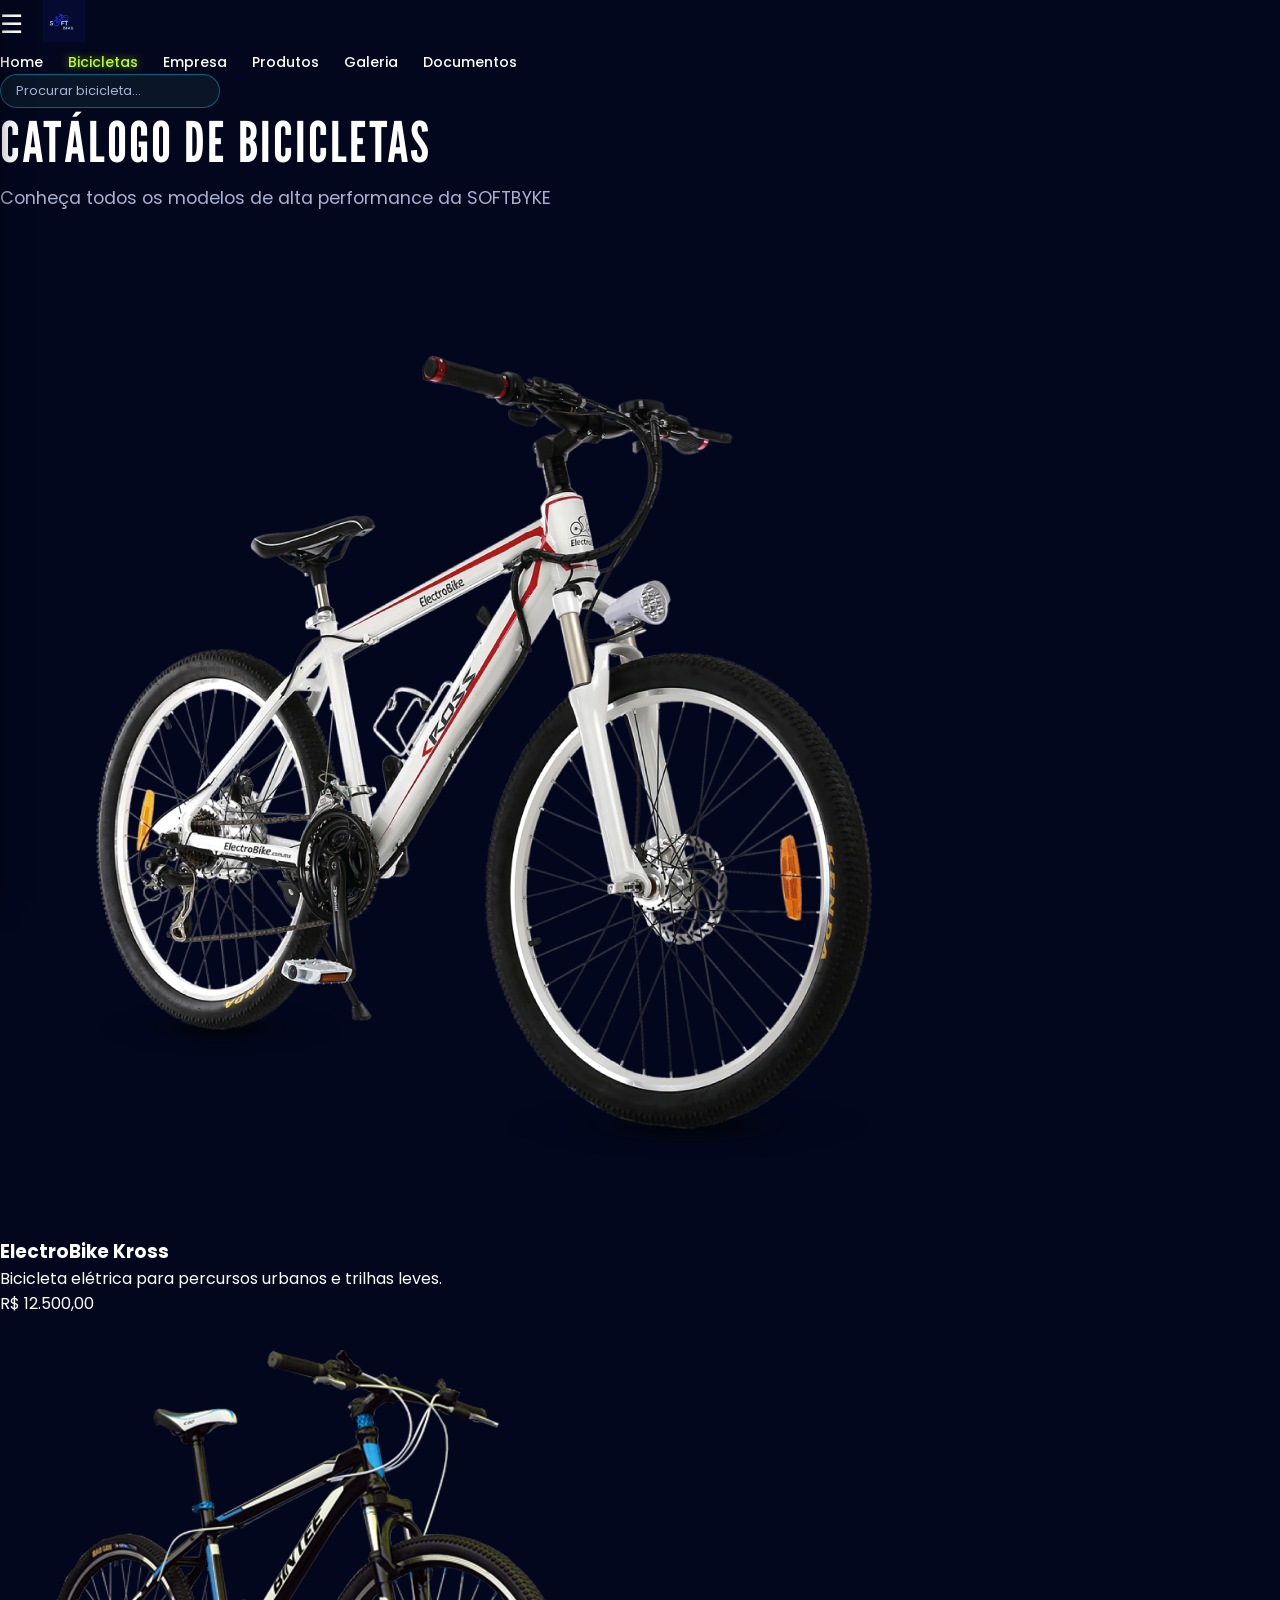
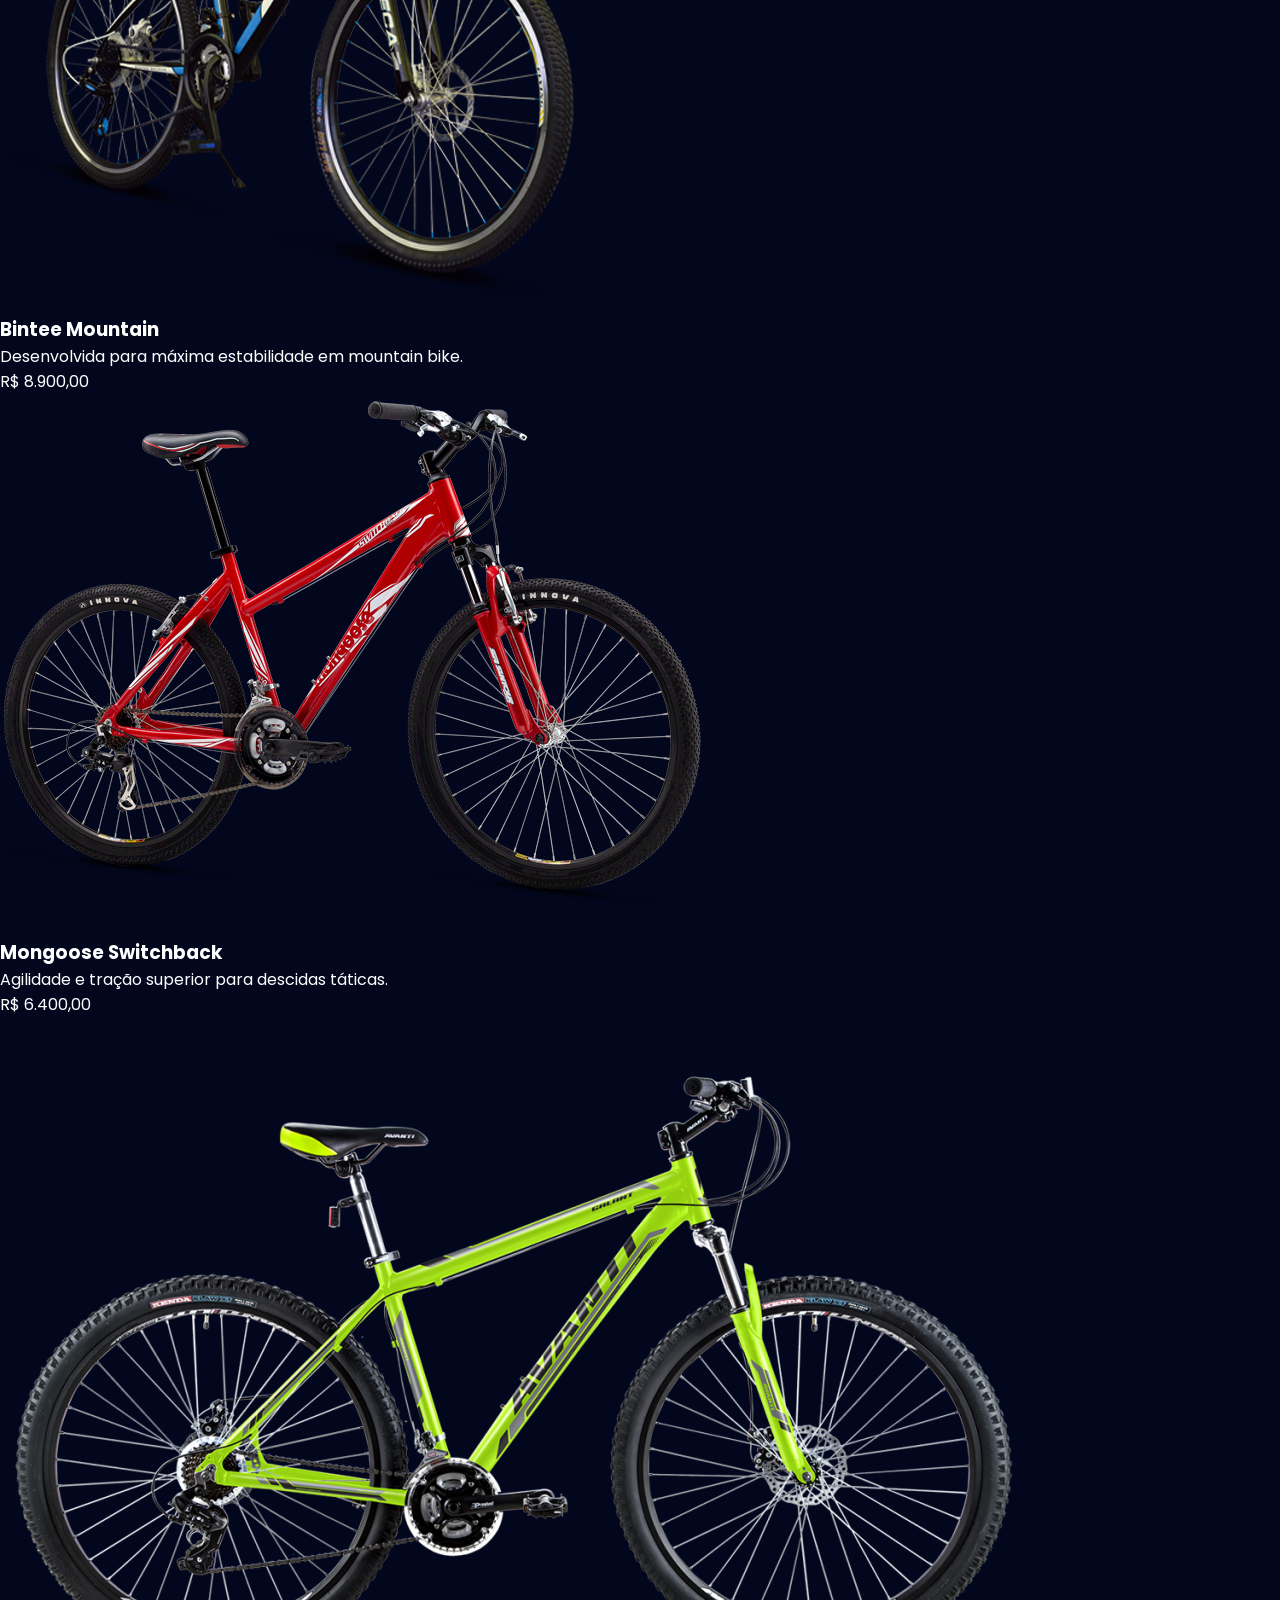
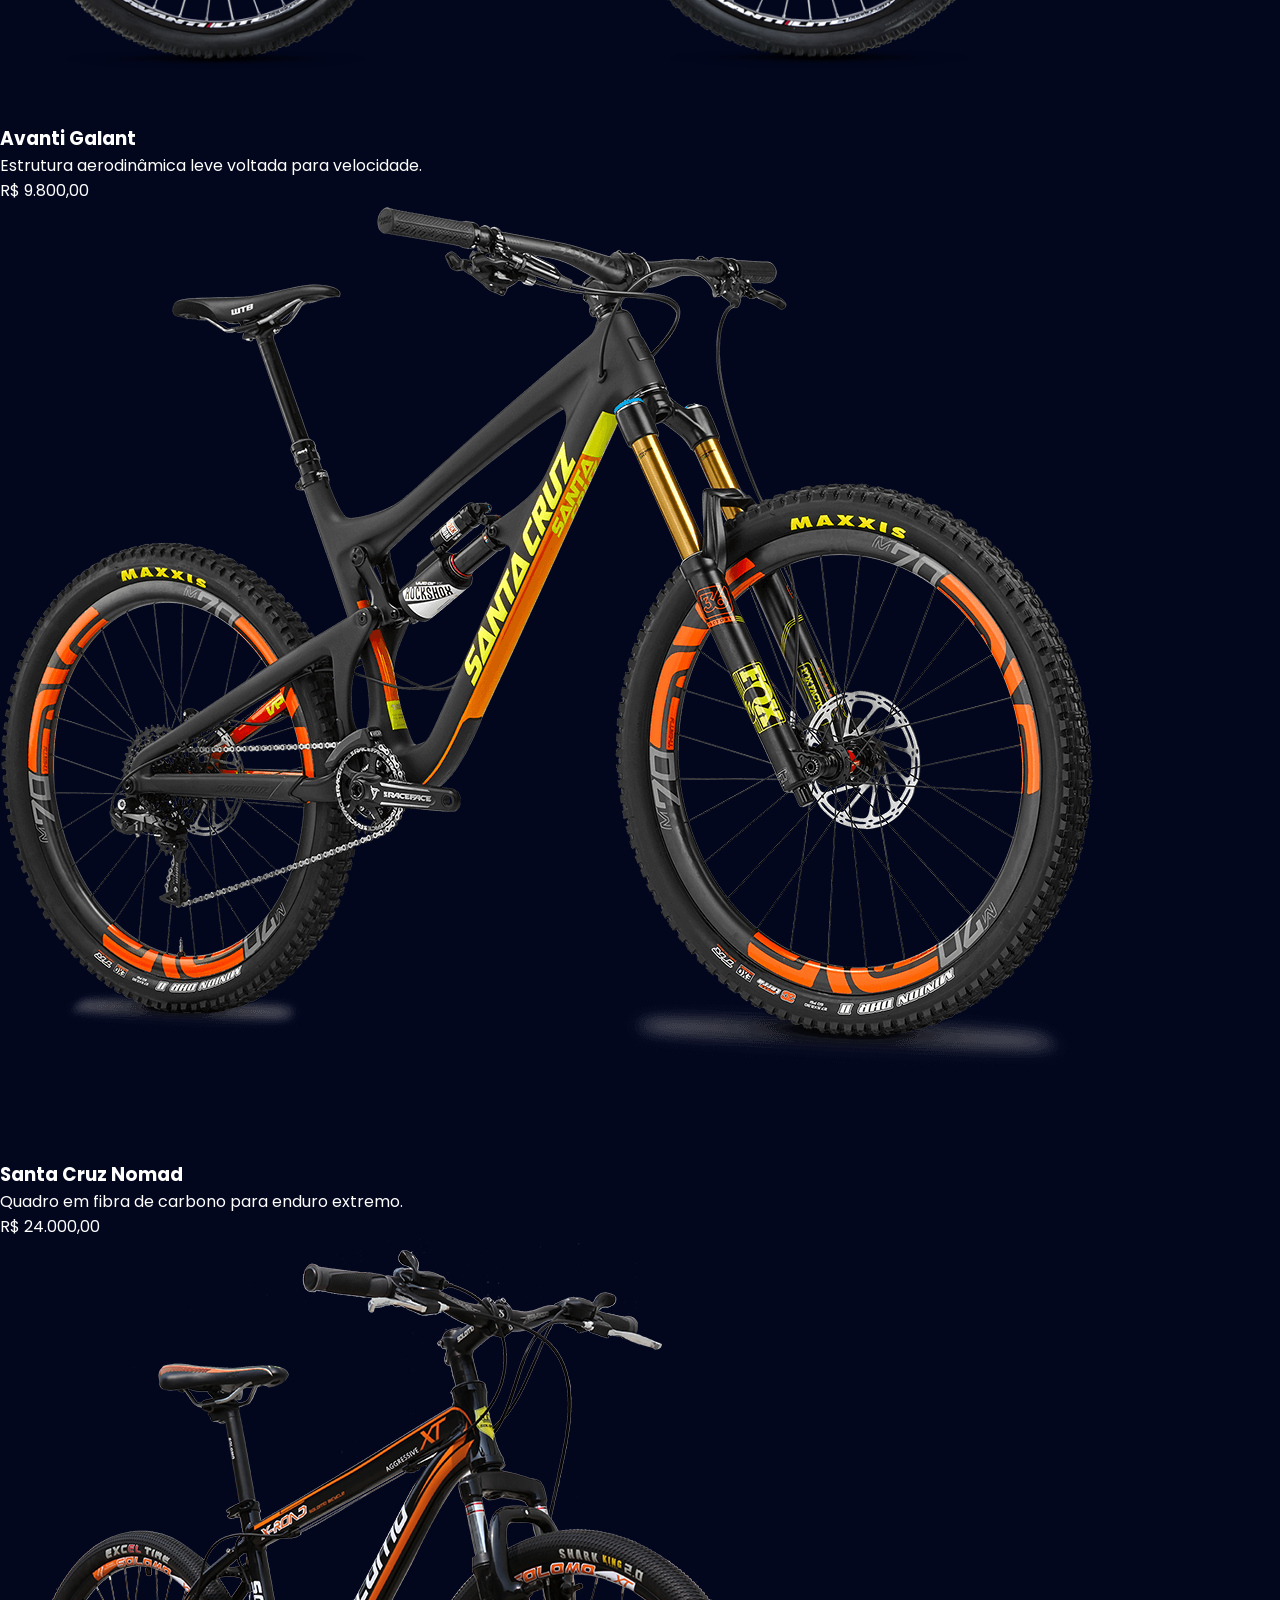
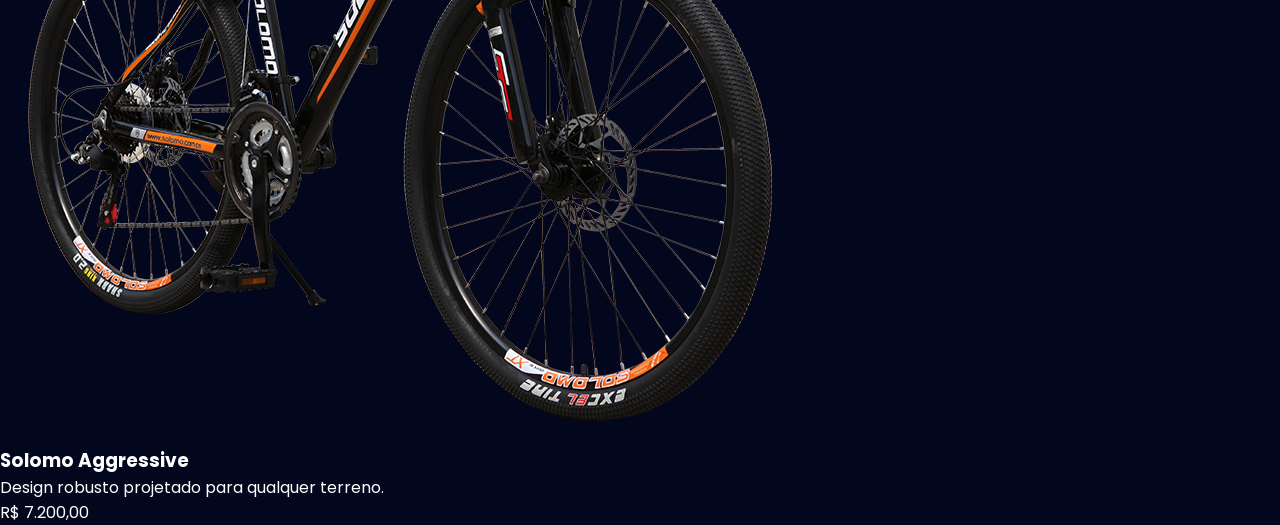
==== bicicletas.html @ 6b36fdff "Ajuste na navegacao, drawer lateral, imagens de parceiros e nova pagina de bicicletas salvar" ====
<!DOCTYPE html>
<html lang="pt-BR">
<head>
    <meta charset="UTF-8">
    <meta name="viewport" content="width=device-width, initial-scale=1.0">
    <link href="https://fonts.googleapis.com/css2?family=League+Gothic&family=Poppins:wght@300;400;600;700&display=swap" rel="stylesheet">
    <link rel="stylesheet" href="styles.css">
    <title>Bicicletas | SOFTBYKE</title>
</head>
<body>
    <header>
        <div class="header-left">
            <button class="menu-toggle" id="menuToggle">☰</button>
            <div class="logo"><img src="img/logo.png" alt="SOFTBYKE Logo"></div>
        </div>

        <nav class="main-nav">
            <ul>
                <li><a href="index.html">Home</a></li>
                <li><a href="bicicletas.html" class="active">Bicicletas</a></li>
                <li><a href="empresa.html">Empresa</a></li>
                <li><a href="produtos.html">Produtos</a></li>
                <li><a href="galeria.html">Galeria</a></li>
                <li><a href="documentos.html">Documentos</a></li>
            </ul>
        </nav>

        <div class="search-box">
            <input type="text" placeholder="Procurar bicicleta...">
        </div>
    </header>

    <!-- Menu Lateral das Opções -->
    <div class="side-drawer" id="sideDrawer">
        <button class="drawer-close" id="drawerClose">✕</button>
        <ul>
            <li><a href="index.html">INÍCIO</a></li>
            <li><a href="bicicletas.html">BICICLETAS</a></li>
            <li><a href="empresa.html">EMPRESA</a></li>
            <li><a href="produtos.html">PRODUTOS</a></li>
            <li><a href="galeria.html">GALERIA</a></li>
            <li><a href="documentos.html">DOCUMENTOS</a></li>
        </ul>
    </div>
    <div class="drawer-overlay" id="drawerOverlay"></div>

    <main class="page-container">
        <h1 class="page-title">CATÁLOGO DE BICICLETAS</h1>
        <p class="page-subtitle">Conheça todos os modelos de alta performance da SOFTBYKE</p>

        <div class="products-grid">
            <div class="product-card">
                <div class="card-img-wrapper"><img src="img/1.png" alt="ElectroBike Kross"></div>
                <div class="card-content">
                    <h3 class="product-title">ElectroBike Kross</h3>
                    <p class="product-desc">Bicicleta elétrica para percursos urbanos e trilhas leves.</p>
                    <span class="product-price">R$ 12.500,00</span>
                </div>
            </div>

            <div class="product-card">
                <div class="card-img-wrapper"><img src="img/2.png" alt="Bintee Mountain"></div>
                <div class="card-content">
                    <h3 class="product-title">Bintee Mountain</h3>
                    <p class="product-desc">Desenvolvida para máxima estabilidade em mountain bike.</p>
                    <span class="product-price">R$ 8.900,00</span>
                </div>
            </div>

            <div class="product-card">
                <div class="card-img-wrapper"><img src="img/3.png" alt="Mongoose Switchback"></div>
                <div class="card-content">
                    <h3 class="product-title">Mongoose Switchback</h3>
                    <p class="product-desc">Agilidade e tração superior para descidas táticas.</p>
                    <span class="product-price">R$ 6.400,00</span>
                </div>
            </div>

            <div class="product-card">
                <div class="card-img-wrapper"><img src="img/4.png" alt="Avanti Galant"></div>
                <div class="card-content">
                    <h3 class="product-title">Avanti Galant</h3>
                    <p class="product-desc">Estrutura aerodinâmica leve voltada para velocidade.</p>
                    <span class="product-price">R$ 9.800,00</span>
                </div>
            </div>

            <div class="product-card">
                <div class="card-img-wrapper"><img src="img/5.png" alt="Santa Cruz Nomad"></div>
                <div class="card-content">
                    <h3 class="product-title">Santa Cruz Nomad</h3>
                    <p class="product-desc">Quadro em fibra de carbono para enduro extremo.</p>
                    <span class="product-price">R$ 24.000,00</span>
                </div>
            </div>

            <div class="product-card">
                <div class="card-img-wrapper"><img src="img/6.png" alt="Solomo Aggressive"></div>
                <div class="card-content">
                    <h3 class="product-title">Solomo Aggressive</h3>
                    <p class="product-desc">Design robusto projetado para qualquer terreno.</p>
                    <span class="product-price">R$ 7.200,00</span>
                </div>
            </div>
        </div>
    </main>

    <script src="scripts.js"></script>
</body>
</html>
---- styles.css ----
/* ==========================================================================
   RESET E ESTILOS GERAIS
   ========================================================================== */
* {
    margin: 0;
    padding: 0;
    box-sizing: border-box;
    list-style: none;
    font-family: 'Poppins', sans-serif;
}

html, body {
    background-color: #03071e;
    color: #fff;
    min-height: 100vh;
    overflow-x: hidden;
<<<<<<< HEAD
    overflow-y: auto; /* Permite a rolagem nas páginas longas */
}

/* ==========================================================================
   HEADER / NAVEGAÇÃO
   ========================================================================== */
=======
}

/* Header Fixo e Visível */
>>>>>>> 2c9f7ac (Ajuste na navegacao, drawer lateral, imagens de parceiros e nova pagina de bicicletas)
header {
    position: fixed;
    top: 0;
    left: 0;
    width: 100%;
<<<<<<< HEAD
    padding: 20px 80px;
=======
    padding: 15px 50px;
>>>>>>> 2c9f7ac (Ajuste na navegacao, drawer lateral, imagens de parceiros e nova pagina de bicicletas)
    display: flex;
    justify-content: space-between;
    align-items: center;
    z-index: 100;
<<<<<<< HEAD
    background-color: rgba(3, 7, 30, 0.95);
    backdrop-filter: blur(10px);
    border-bottom: 1px solid rgba(255, 255, 255, 0.05);
=======
    background: rgba(3, 7, 30, 0.95);
    backdrop-filter: blur(10px);
    border-bottom: 1px solid rgba(0, 212, 255, 0.2);
}

.header-left {
    display: flex;
    align-items: center;
    gap: 20px;
}

/* Botão Três Traços (Hambúrguer) */
.menu-toggle {
    background: transparent;
    border: none;
    color: #fff;
    font-size: 26px;
    cursor: pointer;
    display: flex;
    align-items: center;
    justify-content: center;
    transition: color 0.3s;
}

.menu-toggle:hover {
    color: #00d4ff;
>>>>>>> 2c9f7ac (Ajuste na navegacao, drawer lateral, imagens de parceiros e nova pagina de bicicletas)
}

header .logo img {
    height: 42px;
    width: auto;
    object-fit: contain;
}

/* Menu Principal Superior */
nav.main-nav ul {
    display: flex;
    gap: 25px;
}

nav.main-nav ul li a {
    color: #fff;
    text-decoration: none;
    font-size: 14px;
    font-weight: 500;
    transition: 0.3s;
}

nav.main-nav ul li a:hover,
nav.main-nav ul li a.active {
    color: #beff11;
    text-shadow: 0 0 8px rgba(190, 255, 17, 0.6);
}

/* Barra de Pesquisa */
.search-box {
    display: flex;
    align-items: center;
    background: rgba(13, 27, 42, 0.8);
    border: 1px solid rgba(0, 212, 255, 0.4);
    border-radius: 20px;
    padding: 6px 15px;
    width: 220px;
    transition: all 0.3s ease;
}

.search-box input {
    background: transparent;
    border: none;
    outline: none;
    color: #fff;
    font-size: 13px;
    width: 100%;
}

.search-box input::placeholder {
    color: #a8b2d1;
}

.search-box:focus-within {
    border-color: #00d4ff;
    box-shadow: 0 0 12px rgba(0, 212, 255, 0.4);
}

/* Side Drawer (Menu Retrátil dos Três Traços) */
.side-drawer {
    position: fixed;
    top: 0;
    left: -300px;
    width: 280px;
    height: 100vh;
    background: #07111e;
    border-right: 1px solid rgba(0, 212, 255, 0.3);
    z-index: 200;
    padding: 30px 25px;
    display: flex;
    flex-direction: column;
    transition: left 0.4s ease;
    box-shadow: 10px 0 30px rgba(0, 0, 0, 0.8);
}

.side-drawer.open {
    left: 0;
}

.drawer-close {
    align-self: flex-end;
    background: transparent;
    border: none;
    color: #fff;
    font-size: 28px;
    cursor: pointer;
    margin-bottom: 30px;
}

.drawer-close:hover {
    color: #beff11;
}

<<<<<<< HEAD
/* Container para páginas internas (Empresa, Galeria, Documentos) */
.page-container {
    padding-top: 130px; /* Dá espaço para o Header fixo não cobrir o título */
    padding-bottom: 60px;
    max-width: 1200px;
    margin: 0 auto;
    padding-left: 20px;
    padding-right: 20px;
}

.page-title {
    font-family: 'League Gothic', sans-serif;
    font-size: 3.5rem;
    letter-spacing: 2px;
    text-transform: uppercase;
    color: #ffffff;
    margin-bottom: 10px;
}

.page-subtitle {
    color: #a8b2d1;
    font-size: 1.1rem;
    margin-bottom: 40px;
}

/* ==========================================================================
   PÁGINA HOME (SLIDER)
   ========================================================================== */
=======
.side-drawer ul {
    display: flex;
    flex-direction: column;
    gap: 22px;
}

.side-drawer ul li a {
    color: #fff;
    text-decoration: none;
    font-size: 18px;
    font-weight: 600;
    text-transform: uppercase;
    letter-spacing: 1px;
    transition: 0.3s;
}

.side-drawer ul li a:hover {
    color: #00d4ff;
    padding-left: 8px;
}

.drawer-overlay {
    position: fixed;
    inset: 0;
    background: rgba(0, 0, 0, 0.6);
    backdrop-filter: blur(3px);
    z-index: 150;
    display: none;
}

.drawer-overlay.active {
    display: block;
}

/* Home / Slider */
>>>>>>> 2c9f7ac (Ajuste na navegacao, drawer lateral, imagens de parceiros e nova pagina de bicicletas)
.slider {
    height: 100vh;
    width: 100vw;
    background: radial-gradient(circle at 50% 50%, #0d1b2a 0%, #03071e 100%);
    position: relative;
    overflow: hidden;
}

.slider .list {
    width: 100%;
    height: 100%;
    position: relative;
}

.slider .list .item {
    position: absolute;
    inset: 0;
    opacity: 0;
    pointer-events: none;
    transition: opacity 0.8s ease-in-out;
}

.slider .list .item.active {
    opacity: 1;
    pointer-events: auto;
}

.slider .list .item .bike-img {
    position: absolute;
    top: 50%;
    left: 12%;
    transform: translateY(-50%);
    width: 55%;
    z-index: 2;
    display: flex;
    justify-content: center;
    align-items: center;
}

.slider .list .item .bike-img img {
    width: 100%;
    max-height: 60vh;
    object-fit: contain;
    filter: drop-shadow(0 25px 35px rgba(0, 212, 255, 0.55)) drop-shadow(0 5px 15px rgba(0, 0, 0, 0.8));
    transition: transform 0.8s ease-in-out, filter 0.8s ease-in-out;
}

.slider .list .item.active .bike-img img {
    transform: rotate(-12deg) scale(1.03);
    filter: drop-shadow(0 35px 45px rgba(0, 212, 255, 0.75)) drop-shadow(0 5px 15px rgba(0, 0, 0, 0.9));
}

.slider .list .item .content {
    position: absolute;
    right: 8%;
    top: 50%;
    transform: translateY(-50%);
    width: 45%;
    display: flex;
    flex-direction: column;
    align-items: flex-end;
    text-align: right;
    gap: 15px;
    z-index: 2;
}

.slider .list .item .content .bike-information {
    font-size: 16px;
    font-weight: 600;
    color: #beff11;
}

.slider .list .item .content h2 {
    font-family: 'League Gothic', sans-serif;
    font-size: 5.5rem;
    line-height: 0.9em;
    text-transform: uppercase;
    color: #ffffff;
    letter-spacing: 1px;
}

.slider .list .item .content .description {
    color: #c0c0c0;
    font-size: 13px;
    line-height: 1.6;
    max-width: 420px;
}

.slider .list .item .content .information {
    margin-top: 10px;
    background-color: #beff11;
    color: #000;
    border: none;
    padding: 12px 32px;
    border-radius: 25px;
    font-weight: 700;
    font-size: 12px;
    letter-spacing: 1px;
    text-transform: uppercase;
    cursor: pointer;
    transition: 0.3s;
    box-shadow: 0 4px 15px rgba(190, 255, 17, 0.25);
}

.slider .list .item .content .information:hover {
    transform: scale(1.05);
    background-color: #a6e300;
}

.arrows {
    position: absolute;
    top: 50%;
    left: 4%;
    right: 4%;
    transform: translateY(-50%);
    display: flex;
    justify-content: space-between;
    align-items: center;
    z-index: 4;
    pointer-events: none;
}

.arrows button {
    pointer-events: auto;
    width: 50px;
    height: 50px;
    border-radius: 50%;
    background-color: #ffffff;
    border: none;
    cursor: pointer;
    display: flex;
    justify-content: center;
    align-items: center;
    transition: 0.3s;
}

<<<<<<< HEAD
=======
.arrows button img {
    width: 20px;
    height: 20px;
}

>>>>>>> 2c9f7ac (Ajuste na navegacao, drawer lateral, imagens de parceiros e nova pagina de bicicletas)
.arrows button#prev img {
    transform: scaleX(-1);
}

.arrows button:hover {
    background-color: #beff11;
    transform: scale(1.1);
}

.indicators {
    position: absolute;
    bottom: 35px;
    left: 80px;
    z-index: 4;
    display: flex;
    flex-direction: column;
    gap: 10px;
}

.indicators .number {
    font-family: 'League Gothic', sans-serif;
    font-size: 4.5rem;
    line-height: 1em;
    color: #ffffff;
}

.indicators ul {
    display: flex;
    gap: 10px;
}

.indicators ul li {
    width: 45px;
    height: 4px;
    background-color: rgba(255, 255, 255, 0.2);
    border-radius: 2px;
    transition: 0.5s;
    cursor: pointer;
}

.indicators ul li.active {
    background-color: #beff11;
}

<<<<<<< HEAD
/* ==========================================================================
   PÁGINA EMPRESA (EQUIPE)
   ========================================================================== */
.team-grid {
    display: grid;
    grid-template-columns: repeat(auto-fit, minmax(300px, 1fr));
    gap: 30px;
}

.team-card {
    background: rgba(13, 27, 42, 0.75);
    border: 1px solid rgba(0, 212, 255, 0.25);
    border-radius: 12px;
    padding: 30px;
    text-align: center;
    backdrop-filter: blur(5px);
    transition: transform 0.3s ease;
}

.team-card:hover {
    transform: translateY(-5px);
}

.member-img img {
    width: 130px;
    height: 130px;
    border-radius: 50%;
    object-fit: cover;
    border: 3px solid #beff11;
    margin-bottom: 20px;
}

.team-card h3 {
    font-size: 1.2rem;
    color: #fff;
    margin-bottom: 5px;
}

.team-card .role {
    display: block;
    color: #beff11;
    font-weight: 600;
    font-size: 0.9rem;
    margin-bottom: 15px;
}

.team-card .bio {
    color: #a8b2d1;
    font-size: 0.88rem;
    line-height: 1.6;
}

/* ==========================================================================
   PÁGINA GALERIA / PRODUTOS
   ========================================================================== */
.gallery-header {
    text-align: center;
    margin-bottom: 40px;
}

.gallery-grid {
    display: grid;
    grid-template-columns: repeat(auto-fill, minmax(300px, 1fr));
=======
/* Estrutura das Páginas Internas */
.page-container {
    padding-top: 120px;
    padding-bottom: 60px;
    max-width: 1200px;
    margin: 0 auto;
    padding-left: 20px;
    padding-right: 20px;
}

.page-title {
    font-family: 'League Gothic', sans-serif;
    font-size: 3.5rem;
    color: #ffffff;
    text-transform: uppercase;
    letter-spacing: 2px;
}

.page-subtitle {
    color: #a8b2d1;
    font-size: 1rem;
    margin-bottom: 35px;
}

/* Grid Geral de Cards */
.products-grid {
    display: grid;
    grid-template-columns: repeat(auto-fill, minmax(260px, 1fr));
>>>>>>> 2c9f7ac (Ajuste na navegacao, drawer lateral, imagens de parceiros e nova pagina de bicicletas)
    gap: 25px;
}

.product-card {
    background: rgba(13, 27, 42, 0.75);
    border: 1px solid rgba(0, 212, 255, 0.25);
    border-radius: 12px;
    overflow: hidden;
    display: flex;
    flex-direction: column;
    backdrop-filter: blur(5px);
    transition: 0.3s;
}

.product-card:hover {
    transform: translateY(-5px);
    border-color: rgba(0, 212, 255, 0.7);
    box-shadow: 0 8px 20px rgba(0, 212, 255, 0.2);
}

.card-img-wrapper {
    background: rgba(255, 255, 255, 0.03);
    height: 200px;
    display: flex;
    align-items: center;
    justify-content: center;
    padding: 15px;
    border-bottom: 1px solid rgba(255, 255, 255, 0.05);
}

.card-img-wrapper img {
    max-width: 100%;
    max-height: 100%;
    object-fit: contain;
}

.card-content {
    padding: 18px;
    display: flex;
    flex-direction: column;
    flex-grow: 1;
}

.product-title {
    font-size: 1.1rem;
    font-weight: 600;
    color: #ffffff;
    margin-bottom: 6px;
}

.product-desc {
    font-size: 0.85rem;
    color: #a8b2d1;
    margin-bottom: 15px;
    flex-grow: 1;
}

.product-price {
    font-size: 1.2rem;
    font-weight: 700;
    color: #beff11;
}

/* Categoria de Produtos */
.category-section {
    margin-bottom: 50px;
}

.category-title {
    font-family: 'League Gothic', sans-serif;
    font-size: 2.2rem;
    color: #00d4ff;
    border-bottom: 1px solid rgba(0, 212, 255, 0.3);
    padding-bottom: 6px;
    margin-bottom: 20px;
    text-transform: uppercase;
}

/* Galeria em Branco */
.empty-gallery-box {
    border: 2px dashed rgba(0, 212, 255, 0.3);
    border-radius: 15px;
    padding: 80px 20px;
    text-align: center;
    color: #a8b2d1;
    background: rgba(13, 27, 42, 0.3);
}

/* Empresa / Equipe */
.team-grid {
    display: grid;
    grid-template-columns: repeat(auto-fit, minmax(280px, 1fr));
    gap: 30px;
}

.team-card {
    background: rgba(13, 27, 42, 0.75);
    border: 1px solid rgba(0, 212, 255, 0.25);
    border-radius: 12px;
    padding: 25px;
    text-align: center;
    backdrop-filter: blur(5px);
    transition: transform 0.3s ease;
}

.team-card:hover {
    transform: translateY(-5px);
    border-color: rgba(0, 212, 255, 0.6);
}

.member-circle {
    width: 130px;
    height: 130px;
    margin: 0 auto 15px;
    border-radius: 50%;
    overflow: hidden;
    border: 3px solid #beff11;
    box-shadow: 0 0 15px rgba(190, 255, 17, 0.4);
}

.member-circle img {
    width: 100%;
    height: 100%;
    object-fit: cover;
}

.team-card h3 {
    color: #ffffff;
    font-size: 1.2rem;
}

.team-card .role {
    color: #beff11;
    font-size: 0.85rem;
    font-weight: 600;
    display: block;
    margin-bottom: 10px;
}

.team-card .bio {
    color: #a8b2d1;
    font-size: 0.88rem;
    line-height: 1.5;
}

/* Documentos */
.sponsors-grid-docs {
    display: grid;
    grid-template-columns: repeat(auto-fit, minmax(200px, 1fr));
    gap: 20px;
}

.sponsor-doc-card {
    background: rgba(13, 27, 42, 0.75);
    border: 1px solid rgba(0, 212, 255, 0.25);
    border-radius: 12px;
    padding: 25px;
    display: flex;
    flex-direction: column;
    align-items: center;
    justify-content: center;
    text-align: center;
}

.sponsor-doc-card img {
    max-width: 130px;
    max-height: 60px;
    object-fit: contain;
    margin-bottom: 12px;
}
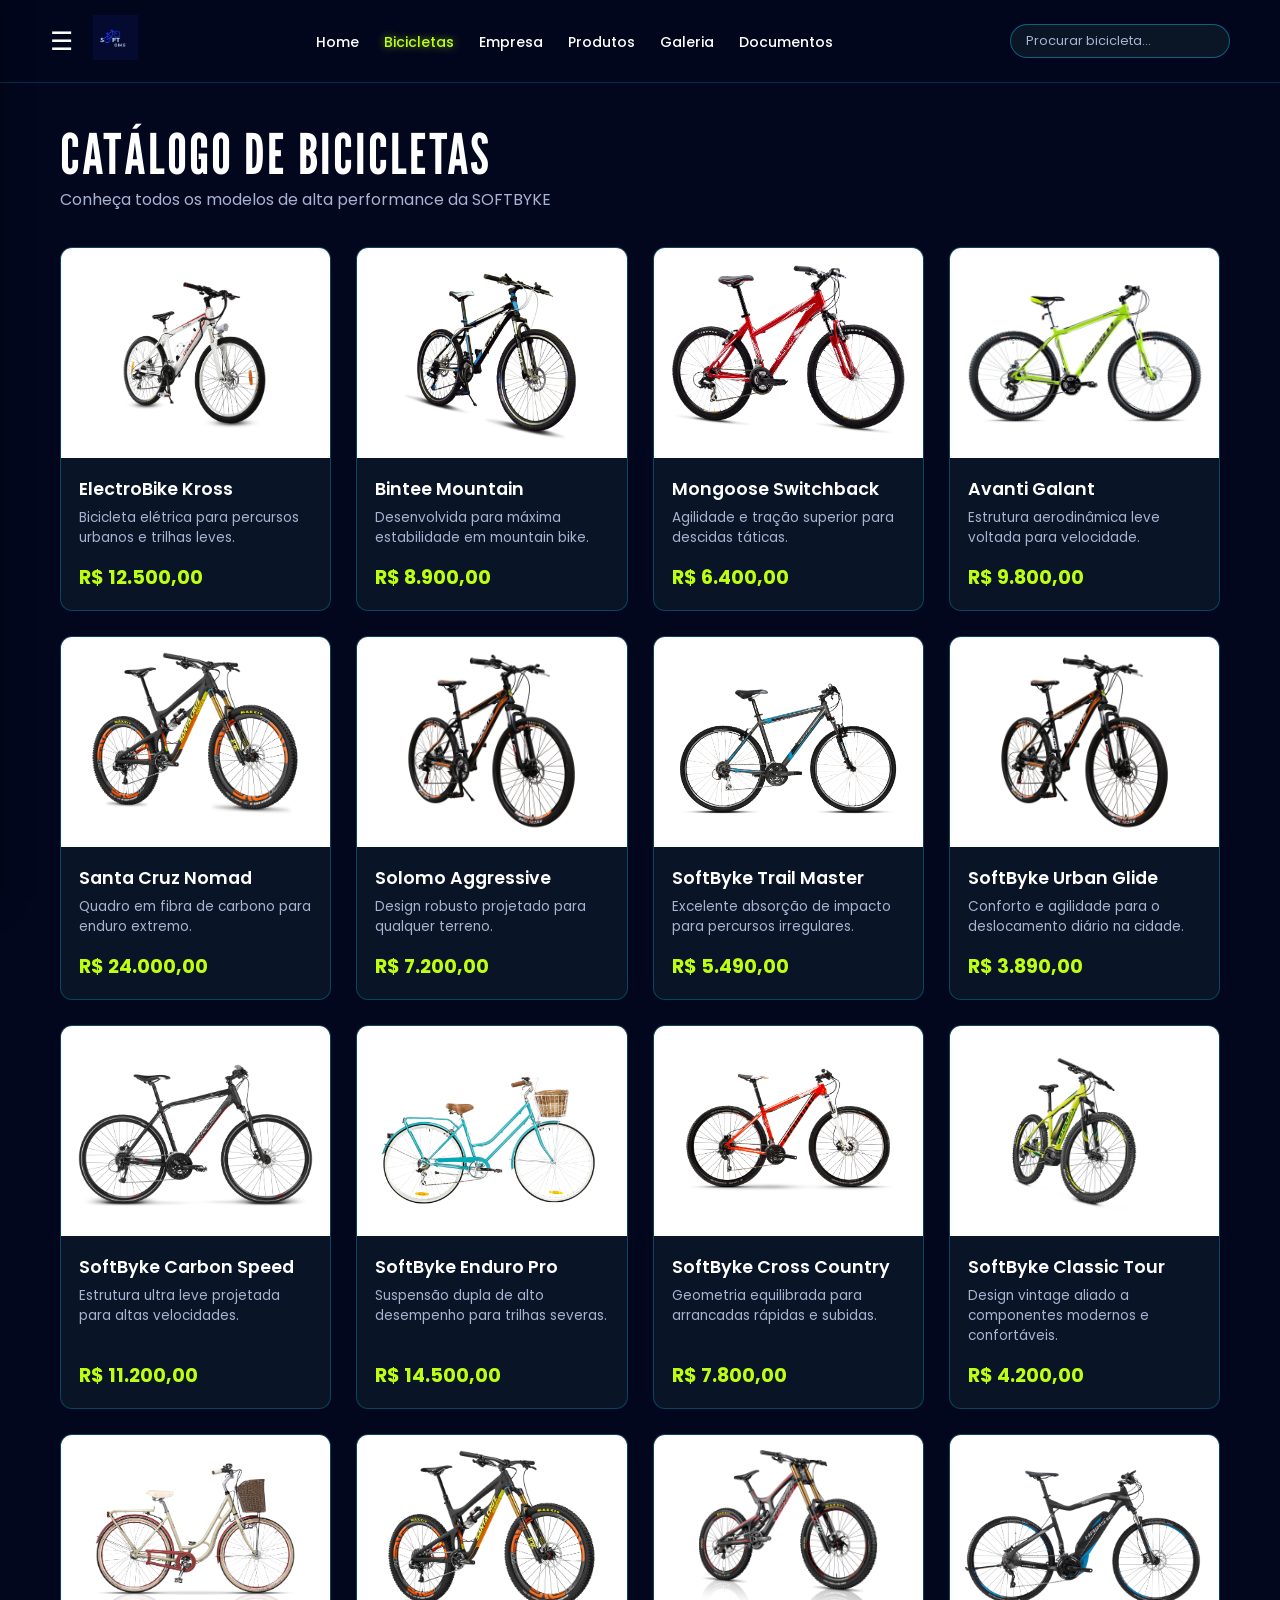
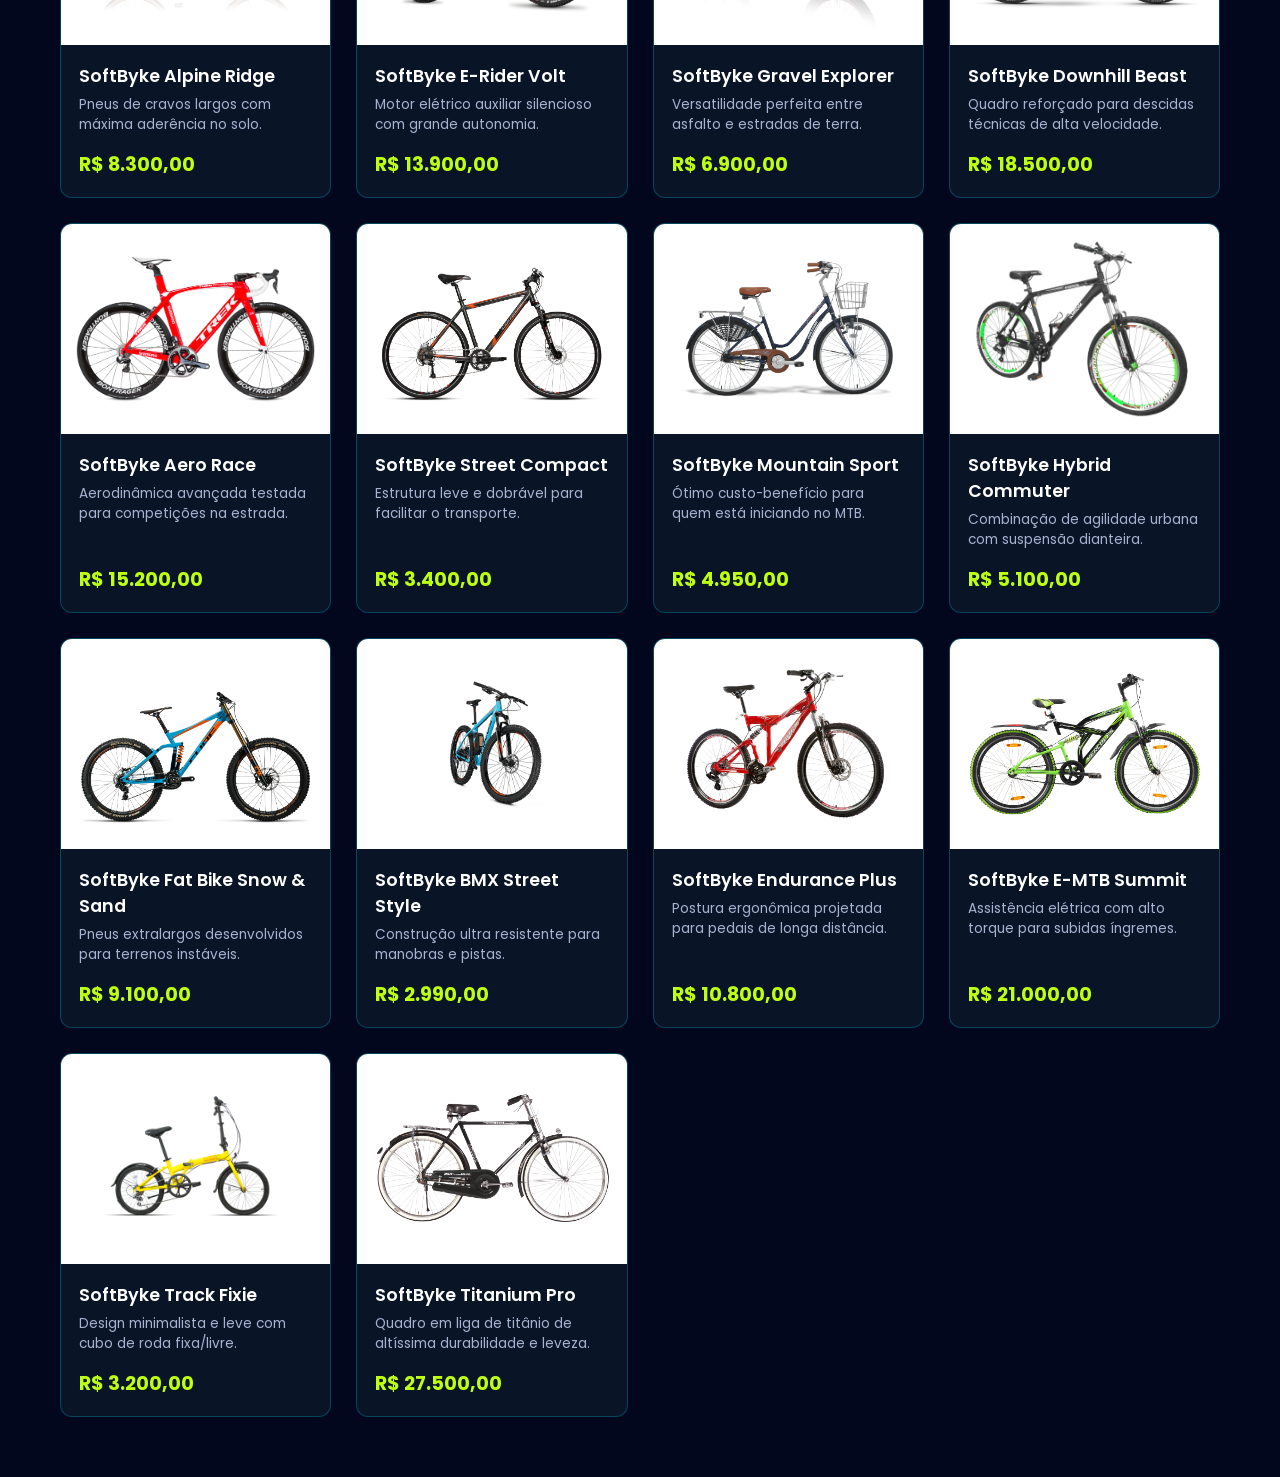
==== commit 4b50739b: "feat: adiciona 20 novos modelos de bicicletas no catalogo, subindo a versão final e corrigida" ====
--- a/bicicletas.html
+++ b/bicicletas.html
@@ -49,6 +49,7 @@
         <p class="page-subtitle">Conheça todos os modelos de alta performance da SOFTBYKE</p>
 
         <div class="products-grid">
+            <!-- Bicicletas Originais -->
             <div class="product-card">
                 <div class="card-img-wrapper"><img src="img/1.png" alt="ElectroBike Kross"></div>
                 <div class="card-content">
@@ -102,6 +103,187 @@
                     <span class="product-price">R$ 7.200,00</span>
                 </div>
             </div>
+
+            <!-- Novas Bicicletas (1 a 20) -->
+            <div class="product-card">
+                <div class="card-img-wrapper"><img src="img/bicicleta1.png" alt="Bicicleta 1"></div>
+                <div class="card-content">
+                    <h3 class="product-title">SoftByke Trail Master</h3>
+                    <p class="product-desc">Excelente absorção de impacto para percursos irregulares.</p>
+                    <span class="product-price">R$ 5.490,00</span>
+                </div>
+            </div>
+
+            <div class="product-card">
+                <div class="card-img-wrapper"><img src="img/bicicleta2.png" alt="Bicicleta 2"></div>
+                <div class="card-content">
+                    <h3 class="product-title">SoftByke Urban Glide</h3>
+                    <p class="product-desc">Conforto e agilidade para o deslocamento diário na cidade.</p>
+                    <span class="product-price">R$ 3.890,00</span>
+                </div>
+            </div>
+
+            <div class="product-card">
+                <div class="card-img-wrapper"><img src="img/bicicleta3.png" alt="Bicicleta 3"></div>
+                <div class="card-content">
+                    <h3 class="product-title">SoftByke Carbon Speed</h3>
+                    <p class="product-desc">Estrutura ultra leve projetada para altas velocidades.</p>
+                    <span class="product-price">R$ 11.200,00</span>
+                </div>
+            </div>
+
+            <div class="product-card">
+                <div class="card-img-wrapper"><img src="img/bicicleta4.png" alt="Bicicleta 4"></div>
+                <div class="card-content">
+                    <h3 class="product-title">SoftByke Enduro Pro</h3>
+                    <p class="product-desc">Suspensão dupla de alto desempenho para trilhas severas.</p>
+                    <span class="product-price">R$ 14.500,00</span>
+                </div>
+            </div>
+
+            <div class="product-card">
+                <div class="card-img-wrapper"><img src="img/bicicleta5.png" alt="Bicicleta 5"></div>
+                <div class="card-content">
+                    <h3 class="product-title">SoftByke Cross Country</h3>
+                    <p class="product-desc">Geometria equilibrada para arrancadas rápidas e subidas.</p>
+                    <span class="product-price">R$ 7.800,00</span>
+                </div>
+            </div>
+
+            <div class="product-card">
+                <div class="card-img-wrapper"><img src="img/bicicleta6.png" alt="Bicicleta 6"></div>
+                <div class="card-content">
+                    <h3 class="product-title">SoftByke Classic Tour</h3>
+                    <p class="product-desc">Design vintage aliado a componentes modernos e confortáveis.</p>
+                    <span class="product-price">R$ 4.200,00</span>
+                </div>
+            </div>
+
+            <div class="product-card">
+                <div class="card-img-wrapper"><img src="img/bicicleta7.png" alt="Bicicleta 7"></div>
+                <div class="card-content">
+                    <h3 class="product-title">SoftByke Alpine Ridge</h3>
+                    <p class="product-desc">Pneus de cravos largos com máxima aderência no solo.</p>
+                    <span class="product-price">R$ 8.300,00</span>
+                </div>
+            </div>
+
+            <div class="product-card">
+                <div class="card-img-wrapper"><img src="img/bicicleta8.png" alt="Bicicleta 8"></div>
+                <div class="card-content">
+                    <h3 class="product-title">SoftByke E-Rider Volt</h3>
+                    <p class="product-desc">Motor elétrico auxiliar silencioso com grande autonomia.</p>
+                    <span class="product-price">R$ 13.900,00</span>
+                </div>
+            </div>
+
+            <div class="product-card">
+                <div class="card-img-wrapper"><img src="img/bicicleta9.png" alt="Bicicleta 9"></div>
+                <div class="card-content">
+                    <h3 class="product-title">SoftByke Gravel Explorer</h3>
+                    <p class="product-desc">Versatilidade perfeita entre asfalto e estradas de terra.</p>
+                    <span class="product-price">R$ 6.900,00</span>
+                </div>
+            </div>
+
+            <div class="product-card">
+                <div class="card-img-wrapper"><img src="img/bicicleta10.png" alt="Bicicleta 10"></div>
+                <div class="card-content">
+                    <h3 class="product-title">SoftByke Downhill Beast</h3>
+                    <p class="product-desc">Quadro reforçado para descidas técnicas de alta velocidade.</p>
+                    <span class="product-price">R$ 18.500,00</span>
+                </div>
+            </div>
+
+            <div class="product-card">
+                <div class="card-img-wrapper"><img src="img/bicicleta11.png" alt="Bicicleta 11"></div>
+                <div class="card-content">
+                    <h3 class="product-title">SoftByke Aero Race</h3>
+                    <p class="product-desc">Aerodinâmica avançada testada para competições na estrada.</p>
+                    <span class="product-price">R$ 15.200,00</span>
+                </div>
+            </div>
+
+            <div class="product-card">
+                <div class="card-img-wrapper"><img src="img/bicicleta12.png" alt="Bicicleta 12"></div>
+                <div class="card-content">
+                    <h3 class="product-title">SoftByke Street Compact</h3>
+                    <p class="product-desc">Estrutura leve e dobrável para facilitar o transporte.</p>
+                    <span class="product-price">R$ 3.400,00</span>
+                </div>
+            </div>
+
+            <div class="product-card">
+                <div class="card-img-wrapper"><img src="img/bicicleta13.png" alt="Bicicleta 13"></div>
+                <div class="card-content">
+                    <h3 class="product-title">SoftByke Mountain Sport</h3>
+                    <p class="product-desc">Ótimo custo-benefício para quem está iniciando no MTB.</p>
+                    <span class="product-price">R$ 4.950,00</span>
+                </div>
+            </div>
+
+            <div class="product-card">
+                <div class="card-img-wrapper"><img src="img/bicicleta14.png" alt="Bicicleta 14"></div>
+                <div class="card-content">
+                    <h3 class="product-title">SoftByke Hybrid Commuter</h3>
+                    <p class="product-desc">Combinação de agilidade urbana com suspensão dianteira.</p>
+                    <span class="product-price">R$ 5.100,00</span>
+                </div>
+            </div>
+
+            <div class="product-card">
+                <div class="card-img-wrapper"><img src="img/bicicleta15.png" alt="Bicicleta 15"></div>
+                <div class="card-content">
+                    <h3 class="product-title">SoftByke Fat Bike Snow & Sand</h3>
+                    <p class="product-desc">Pneus extralargos desenvolvidos para terrenos instáveis.</p>
+                    <span class="product-price">R$ 9.100,00</span>
+                </div>
+            </div>
+
+            <div class="product-card">
+                <div class="card-img-wrapper"><img src="img/bicicleta16.png" alt="Bicicleta 16"></div>
+                <div class="card-content">
+                    <h3 class="product-title">SoftByke BMX Street Style</h3>
+                    <p class="product-desc">Construção ultra resistente para manobras e pistas.</p>
+                    <span class="product-price">R$ 2.990,00</span>
+                </div>
+            </div>
+
+            <div class="product-card">
+                <div class="card-img-wrapper"><img src="img/bicicleta17.png" alt="Bicicleta 17"></div>
+                <div class="card-content">
+                    <h3 class="product-title">SoftByke Endurance Plus</h3>
+                    <p class="product-desc">Postura ergonômica projetada para pedais de longa distância.</p>
+                    <span class="product-price">R$ 10.800,00</span>
+                </div>
+            </div>
+
+            <div class="product-card">
+                <div class="card-img-wrapper"><img src="img/bicicleta18.png" alt="Bicicleta 18"></div>
+                <div class="card-content">
+                    <h3 class="product-title">SoftByke E-MTB Summit</h3>
+                    <p class="product-desc">Assistência elétrica com alto torque para subidas íngremes.</p>
+                    <span class="product-price">R$ 21.000,00</span>
+                </div>
+            </div>
+
+            <div class="product-card">
+                <div class="card-img-wrapper"><img src="img/bicicleta19.png" alt="Bicicleta 19"></div>
+                <div class="card-content">
+                    <h3 class="product-title">SoftByke Track Fixie</h3>
+                    <p class="product-desc">Design minimalista e leve com cubo de roda fixa/livre.</p>
+                    <span class="product-price">R$ 3.200,00</span>
+                </div>
+            </div>
+
+            <div class="product-card">
+                <div class="card-img-wrapper"><img src="img/bicicleta20.png" alt="Bicicleta 20"></div>
+                <div class="card-content">
+                    <h3 class="product-title">SoftByke Titanium Pro</h3>
+                    <p class="product-desc">Quadro em liga de titânio de altíssima durabilidade e leveza.</p>
+                    <span class="product-price">R$ 27.500,00</span>
+                </div>
+            </div>
         </div>
     </main>
 
--- a/styles.css
+++ b/styles.css
@@ -14,37 +14,19 @@
     color: #fff;
     min-height: 100vh;
     overflow-x: hidden;
-<<<<<<< HEAD
-    overflow-y: auto; /* Permite a rolagem nas páginas longas */
-}
-
-/* ==========================================================================
-   HEADER / NAVEGAÇÃO
-   ========================================================================== */
-=======
 }
 
 /* Header Fixo e Visível */
->>>>>>> 2c9f7ac (Ajuste na navegacao, drawer lateral, imagens de parceiros e nova pagina de bicicletas)
 header {
     position: fixed;
     top: 0;
     left: 0;
     width: 100%;
-<<<<<<< HEAD
-    padding: 20px 80px;
-=======
     padding: 15px 50px;
->>>>>>> 2c9f7ac (Ajuste na navegacao, drawer lateral, imagens de parceiros e nova pagina de bicicletas)
     display: flex;
     justify-content: space-between;
     align-items: center;
     z-index: 100;
-<<<<<<< HEAD
-    background-color: rgba(3, 7, 30, 0.95);
-    backdrop-filter: blur(10px);
-    border-bottom: 1px solid rgba(255, 255, 255, 0.05);
-=======
     background: rgba(3, 7, 30, 0.95);
     backdrop-filter: blur(10px);
     border-bottom: 1px solid rgba(0, 212, 255, 0.2);
@@ -56,7 +38,7 @@
     gap: 20px;
 }
 
-/* Botão Três Traços (Hambúrguer) */
+/* Botão Três TraçoS */
 .menu-toggle {
     background: transparent;
     border: none;
@@ -71,12 +53,11 @@
 
 .menu-toggle:hover {
     color: #00d4ff;
->>>>>>> 2c9f7ac (Ajuste na navegacao, drawer lateral, imagens de parceiros e nova pagina de bicicletas)
 }
 
 header .logo img {
-    height: 42px;
-    width: auto;
+    height: 45px; 
+    width: auto;  
     object-fit: contain;
 }
 
@@ -130,7 +111,7 @@
     box-shadow: 0 0 12px rgba(0, 212, 255, 0.4);
 }
 
-/* Side Drawer (Menu Retrátil dos Três Traços) */
+/* Menu Retrátil dos Três Traços */
 .side-drawer {
     position: fixed;
     top: 0;
@@ -165,36 +146,6 @@
     color: #beff11;
 }
 
-<<<<<<< HEAD
-/* Container para páginas internas (Empresa, Galeria, Documentos) */
-.page-container {
-    padding-top: 130px; /* Dá espaço para o Header fixo não cobrir o título */
-    padding-bottom: 60px;
-    max-width: 1200px;
-    margin: 0 auto;
-    padding-left: 20px;
-    padding-right: 20px;
-}
-
-.page-title {
-    font-family: 'League Gothic', sans-serif;
-    font-size: 3.5rem;
-    letter-spacing: 2px;
-    text-transform: uppercase;
-    color: #ffffff;
-    margin-bottom: 10px;
-}
-
-.page-subtitle {
-    color: #a8b2d1;
-    font-size: 1.1rem;
-    margin-bottom: 40px;
-}
-
-/* ==========================================================================
-   PÁGINA HOME (SLIDER)
-   ========================================================================== */
-=======
 .side-drawer ul {
     display: flex;
     flex-direction: column;
@@ -230,7 +181,6 @@
 }
 
 /* Home / Slider */
->>>>>>> 2c9f7ac (Ajuste na navegacao, drawer lateral, imagens de parceiros e nova pagina de bicicletas)
 .slider {
     height: 100vh;
     width: 100vw;
@@ -367,14 +317,11 @@
     transition: 0.3s;
 }
 
-<<<<<<< HEAD
-=======
 .arrows button img {
     width: 20px;
     height: 20px;
 }
 
->>>>>>> 2c9f7ac (Ajuste na navegacao, drawer lateral, imagens de parceiros e nova pagina de bicicletas)
 .arrows button#prev img {
     transform: scaleX(-1);
 }
@@ -419,71 +366,6 @@
     background-color: #beff11;
 }
 
-<<<<<<< HEAD
-/* ==========================================================================
-   PÁGINA EMPRESA (EQUIPE)
-   ========================================================================== */
-.team-grid {
-    display: grid;
-    grid-template-columns: repeat(auto-fit, minmax(300px, 1fr));
-    gap: 30px;
-}
-
-.team-card {
-    background: rgba(13, 27, 42, 0.75);
-    border: 1px solid rgba(0, 212, 255, 0.25);
-    border-radius: 12px;
-    padding: 30px;
-    text-align: center;
-    backdrop-filter: blur(5px);
-    transition: transform 0.3s ease;
-}
-
-.team-card:hover {
-    transform: translateY(-5px);
-}
-
-.member-img img {
-    width: 130px;
-    height: 130px;
-    border-radius: 50%;
-    object-fit: cover;
-    border: 3px solid #beff11;
-    margin-bottom: 20px;
-}
-
-.team-card h3 {
-    font-size: 1.2rem;
-    color: #fff;
-    margin-bottom: 5px;
-}
-
-.team-card .role {
-    display: block;
-    color: #beff11;
-    font-weight: 600;
-    font-size: 0.9rem;
-    margin-bottom: 15px;
-}
-
-.team-card .bio {
-    color: #a8b2d1;
-    font-size: 0.88rem;
-    line-height: 1.6;
-}
-
-/* ==========================================================================
-   PÁGINA GALERIA / PRODUTOS
-   ========================================================================== */
-.gallery-header {
-    text-align: center;
-    margin-bottom: 40px;
-}
-
-.gallery-grid {
-    display: grid;
-    grid-template-columns: repeat(auto-fill, minmax(300px, 1fr));
-=======
 /* Estrutura das Páginas Internas */
 .page-container {
     padding-top: 120px;
@@ -511,8 +393,7 @@
 /* Grid Geral de Cards */
 .products-grid {
     display: grid;
-    grid-template-columns: repeat(auto-fill, minmax(260px, 1fr));
->>>>>>> 2c9f7ac (Ajuste na navegacao, drawer lateral, imagens de parceiros e nova pagina de bicicletas)
+    grid-template-columns: repeat(auto-fill, minmax(240px, 1fr));
     gap: 25px;
 }
 
@@ -534,13 +415,13 @@
 }
 
 .card-img-wrapper {
-    background: rgba(255, 255, 255, 0.03);
-    height: 200px;
+    background: #ffffff;
+    height: 210px;
     display: flex;
     align-items: center;
     justify-content: center;
     padding: 15px;
-    border-bottom: 1px solid rgba(255, 255, 255, 0.05);
+    border-bottom: 1px solid rgba(255, 255, 255, 0.1);
 }
 
 .card-img-wrapper img {
@@ -658,28 +539,427 @@
     line-height: 1.5;
 }
 
-/* Documentos */
+/* ==========================================================================
+   PATROCINADORES 
+   ========================================================================== */
 .sponsors-grid-docs {
     display: grid;
-    grid-template-columns: repeat(auto-fit, minmax(200px, 1fr));
+    grid-template-columns: repeat(auto-fit, minmax(220px, 1fr));
     gap: 20px;
 }
 
 .sponsor-doc-card {
+    background: #ffffff;
+    border: 1px solid rgba(0, 212, 255, 0.4);
+    border-radius: 12px;
+    padding: 20px 15px;
+    height: 110px;
+    display: flex;
+    align-items: center;
+    justify-content: center;
+    transition: transform 0.3s ease, box-shadow 0.3s ease;
+}
+
+.sponsor-doc-card:hover {
+    transform: translateY(-4px);
+    box-shadow: 0 8px 20px rgba(0, 212, 255, 0.3);
+    border-color: #00d4ff;
+}
+
+.sponsor-doc-card img {
+    max-width: 160px;
+    max-height: 75px;
+    width: auto;
+    height: auto;
+    object-fit: contain;
+}
+
+/* ==========================================================================
+   GALERIA E INSPIRAÇÃO
+   ========================================================================== */
+.gallery-section {
+    margin-bottom: 60px;
+}
+
+/* Banner Hero Retangular */
+.hero-banner-wrapper {
+    position: relative;
+    width: 100%;
+    height: 380px;
+    border-radius: 16px;
+    overflow: hidden;
+    margin-bottom: 30px;
+    border: 1px solid rgba(0, 212, 255, 0.3);
+    box-shadow: 0 10px 30px rgba(0, 0, 0, 0.5);
+    background: #07111e;
+}
+
+.hero-banner-img {
+    width: 100%;
+    height: 100%;
+    object-fit: cover;
+}
+
+.hero-banner-overlay {
+    position: absolute;
+    inset: 0;
+    background: linear-gradient(180deg, rgba(3, 7, 30, 0.2) 0%, rgba(3, 7, 30, 0.85) 100%);
+    display: flex;
+    align-items: flex-end;
+    padding: 30px;
+}
+
+.hero-banner-overlay h2 {
+    font-family: 'League Gothic', sans-serif;
+    font-size: 3rem;
+    color: #beff11;
+    text-transform: uppercase;
+    letter-spacing: 1px;
+    text-shadow: 0 2px 10px rgba(0, 0, 0, 0.7);
+}
+
+/* Grid Seção 1 */
+.gallery-grid {
+    display: grid;
+    grid-template-columns: repeat(auto-fill, minmax(240px, 1fr));
+    gap: 20px;
+}
+
+.gallery-card {
+    height: 220px;
+    border-radius: 12px;
+    overflow: hidden;
+    border: 1px solid rgba(0, 212, 255, 0.2);
+    background: #07111e;
+    transition: transform 0.3s ease, border-color 0.3s ease;
+}
+
+.gallery-card img {
+    width: 100%;
+    height: 100%;
+    object-fit: cover;
+    transition: transform 0.5s ease;
+}
+
+.gallery-card:hover {
+    transform: translateY(-5px);
+    border-color: #00d4ff;
+}
+
+.gallery-card:hover img {
+    transform: scale(1.05);
+}
+
+/* Seção 2: Nossos Clientes */
+.clients-grid {
+    display: grid;
+    grid-template-columns: repeat(auto-fill, minmax(280px, 1fr));
+    gap: 25px;
+}
+
+.client-card {
     background: rgba(13, 27, 42, 0.75);
     border: 1px solid rgba(0, 212, 255, 0.25);
     border-radius: 12px;
-    padding: 25px;
+    overflow: hidden;
+    backdrop-filter: blur(5px);
+    transition: transform 0.3s ease, box-shadow 0.3s ease;
+}
+
+.client-card:hover {
+    transform: translateY(-5px);
+    box-shadow: 0 8px 20px rgba(0, 212, 255, 0.2);
+}
+
+.client-card img {
+    width: 100%;
+    height: 220px;
+    object-fit: cover;
+    background: #07111e;
+}
+
+.client-info {
+    padding: 15px;
+}
+
+.client-info h4 {
+    color: #ffffff;
+    font-size: 1.1rem;
+    font-weight: 600;
+}
+
+.client-info p {
+    color: #beff11;
+    font-size: 0.85rem;
+}
+
+/* Seção 3: Carrossel */
+.carousel-container {
+    position: relative;
+    display: flex;
+    align-items: center;
+    margin-bottom: 40px;
+}
+
+.carousel-track-container {
+    overflow: hidden;
+    width: 100%;
+    border-radius: 12px;
+}
+
+.carousel-track {
+    display: flex;
+    gap: 15px;
+    transition: transform 0.4s ease-in-out;
+}
+
+.carousel-slide {
+    min-width: calc(33.333% - 10px);
+    height: 250px;
+    border-radius: 12px;
+    overflow: hidden;
+    border: 1px solid rgba(0, 212, 255, 0.25);
+    background: #07111e;
+    flex-shrink: 0;
+}
+
+.carousel-slide img {
+    width: 100%;
+    height: 100%;
+    object-fit: cover;
+}
+
+.carousel-btn {
+    background: rgba(13, 27, 42, 0.9);
+    border: 1px solid #00d4ff;
+    color: #beff11;
+    font-size: 2rem;
+    width: 45px;
+    height: 45px;
+    border-radius: 50%;
+    cursor: pointer;
+    z-index: 10;
+    display: flex;
+    align-items: center;
+    justify-content: center;
+    transition: background 0.3s, transform 0.3s;
+    line-height: 1;
+}
+
+.carousel-btn:hover {
+    background: #00d4ff;
+    color: #03071e;
+    transform: scale(1.1);
+}
+
+.prev-btn { margin-right: 15px; }
+.next-btn { margin-left: 15px; }
+
+/* Texto de Benefícios */
+.cycling-benefits-box {
+    background: rgba(13, 27, 42, 0.6);
+    border: 1px solid rgba(0, 212, 255, 0.25);
+    border-left: 4px solid #beff11;
+    border-radius: 12px;
+    padding: 30px;
+    backdrop-filter: blur(5px);
+}
+
+.cycling-benefits-box h3 {
+    font-family: 'League Gothic', sans-serif;
+    font-size: 2.2rem;
+    color: #ffffff;
+    text-transform: uppercase;
+    margin-bottom: 15px;
+    letter-spacing: 1px;
+}
+
+.cycling-benefits-box p {
+    color: #a8b2d1;
+    font-size: 0.95rem;
+    line-height: 1.7;
+    margin-bottom: 15px;
+}
+
+.cycling-benefits-box p:last-child {
+    margin-bottom: 0;
+}
+
+/* ==========================================================================
+   DOCUMENTOS & RODAPÉ
+   ========================================================================== */
+.doc-section {
+    margin-bottom: 50px;
+}
+
+.doc-grid {
+    display: grid;
+    grid-template-columns: repeat(auto-fit, minmax(300px, 1fr));
+    gap: 25px;
+}
+
+.doc-card {
+    background: rgba(13, 27, 42, 0.75);
+    border: 1px solid rgba(0, 212, 255, 0.25);
+    border-radius: 12px;
+    padding: 30px;
+    backdrop-filter: blur(5px);
+    transition: transform 0.3s ease, border-color 0.3s ease;
+}
+
+.doc-card:hover {
+    transform: translateY(-5px);
+    border-color: #00d4ff;
+    box-shadow: 0 8px 20px rgba(0, 212, 255, 0.15);
+}
+
+.doc-icon {
+    font-size: 2.2rem;
+    margin-bottom: 15px;
+}
+
+.doc-card h3 {
+    color: #beff11;
+    font-size: 1.3rem;
+    margin-bottom: 15px;
+    font-weight: 600;
+}
+
+.doc-card p {
+    color: #a8b2d1;
+    font-size: 0.9rem;
+    line-height: 1.6;
+}
+
+.doc-card ul {
     display: flex;
     flex-direction: column;
+    gap: 12px;
+}
+
+.doc-card ul li {
+    color: #a8b2d1;
+    font-size: 0.88rem;
+    line-height: 1.5;
+}
+
+.doc-card ul li strong {
+    color: #ffffff;
+}
+
+/* Rodapé Digital */
+.main-footer {
+    background: #020412;
+    border-top: 1px solid rgba(0, 212, 255, 0.2);
+    padding: 50px 20px 20px;
+    margin-top: 60px;
+}
+
+.footer-container {
+    max-width: 1200px;
+    margin: 0 auto;
+    display: flex;
+    justify-content: space-between;
+    align-items: flex-start;
+    flex-wrap: wrap;
+    gap: 40px;
+    padding-bottom: 40px;
+    border-bottom: 1px solid rgba(255, 255, 255, 0.05);
+}
+
+.footer-brand {
+    max-width: 380px;
+}
+
+.footer-logo {
+    height: 40px;
+    margin-bottom: 15px;
+}
+
+.footer-brand p {
+    color: #a8b2d1;
+    font-size: 0.9rem;
+    line-height: 1.6;
+}
+
+.footer-contacts h4 {
+    font-family: 'League Gothic', sans-serif;
+    font-size: 1.8rem;
+    color: #00d4ff;
+    text-transform: uppercase;
+    letter-spacing: 1px;
+    margin-bottom: 20px;
+}
+
+.contact-list {
+    display: flex;
+    flex-direction: column;
+    gap: 15px;
+}
+
+.contact-item {
+    display: flex;
+    align-items: center;
+    gap: 12px;
+    color: #ffffff;
+    text-decoration: none;
+    font-size: 0.95rem;
+    transition: color 0.3s ease;
+}
+
+.contact-item:hover {
+    color: #beff11;
+}
+
+.icon-digital {
+    width: 38px;
+    height: 38px;
+    border-radius: 8px;
+    background: rgba(0, 212, 255, 0.08);
+    border: 1px solid rgba(0, 212, 255, 0.4);
+    display: flex;
     align-items: center;
     justify-content: center;
+    box-shadow: 0 0 10px rgba(0, 212, 255, 0.2);
+    transition: all 0.3s ease;
+}
+
+.icon-digital svg {
+    width: 20px;
+    height: 20px;
+    stroke: #00d4ff;
+    transition: stroke 0.3s ease;
+}
+
+.contact-item:hover .icon-digital {
+    background: #beff11;
+    border-color: #beff11;
+    box-shadow: 0 0 15px rgba(190, 255, 17, 0.5);
+}
+
+.contact-item:hover .icon-digital svg {
+    stroke: #03071e;
+}
+
+.footer-bottom {
     text-align: center;
-}
-
-.sponsor-doc-card img {
-    max-width: 130px;
-    max-height: 60px;
-    object-fit: contain;
-    margin-bottom: 12px;
+    padding-top: 20px;
+    color: #64748b;
+    font-size: 0.8rem;
+}
+
+/* Responsividade Geral */
+@media (max-width: 768px) {
+    .carousel-slide {
+        min-width: 100%;
+    }
+    .hero-banner-wrapper {
+        height: 250px;
+    }
+    .hero-banner-overlay h2 {
+        font-size: 2rem;
+    }
+    .footer-container {
+        flex-direction: column;
+    }
 }
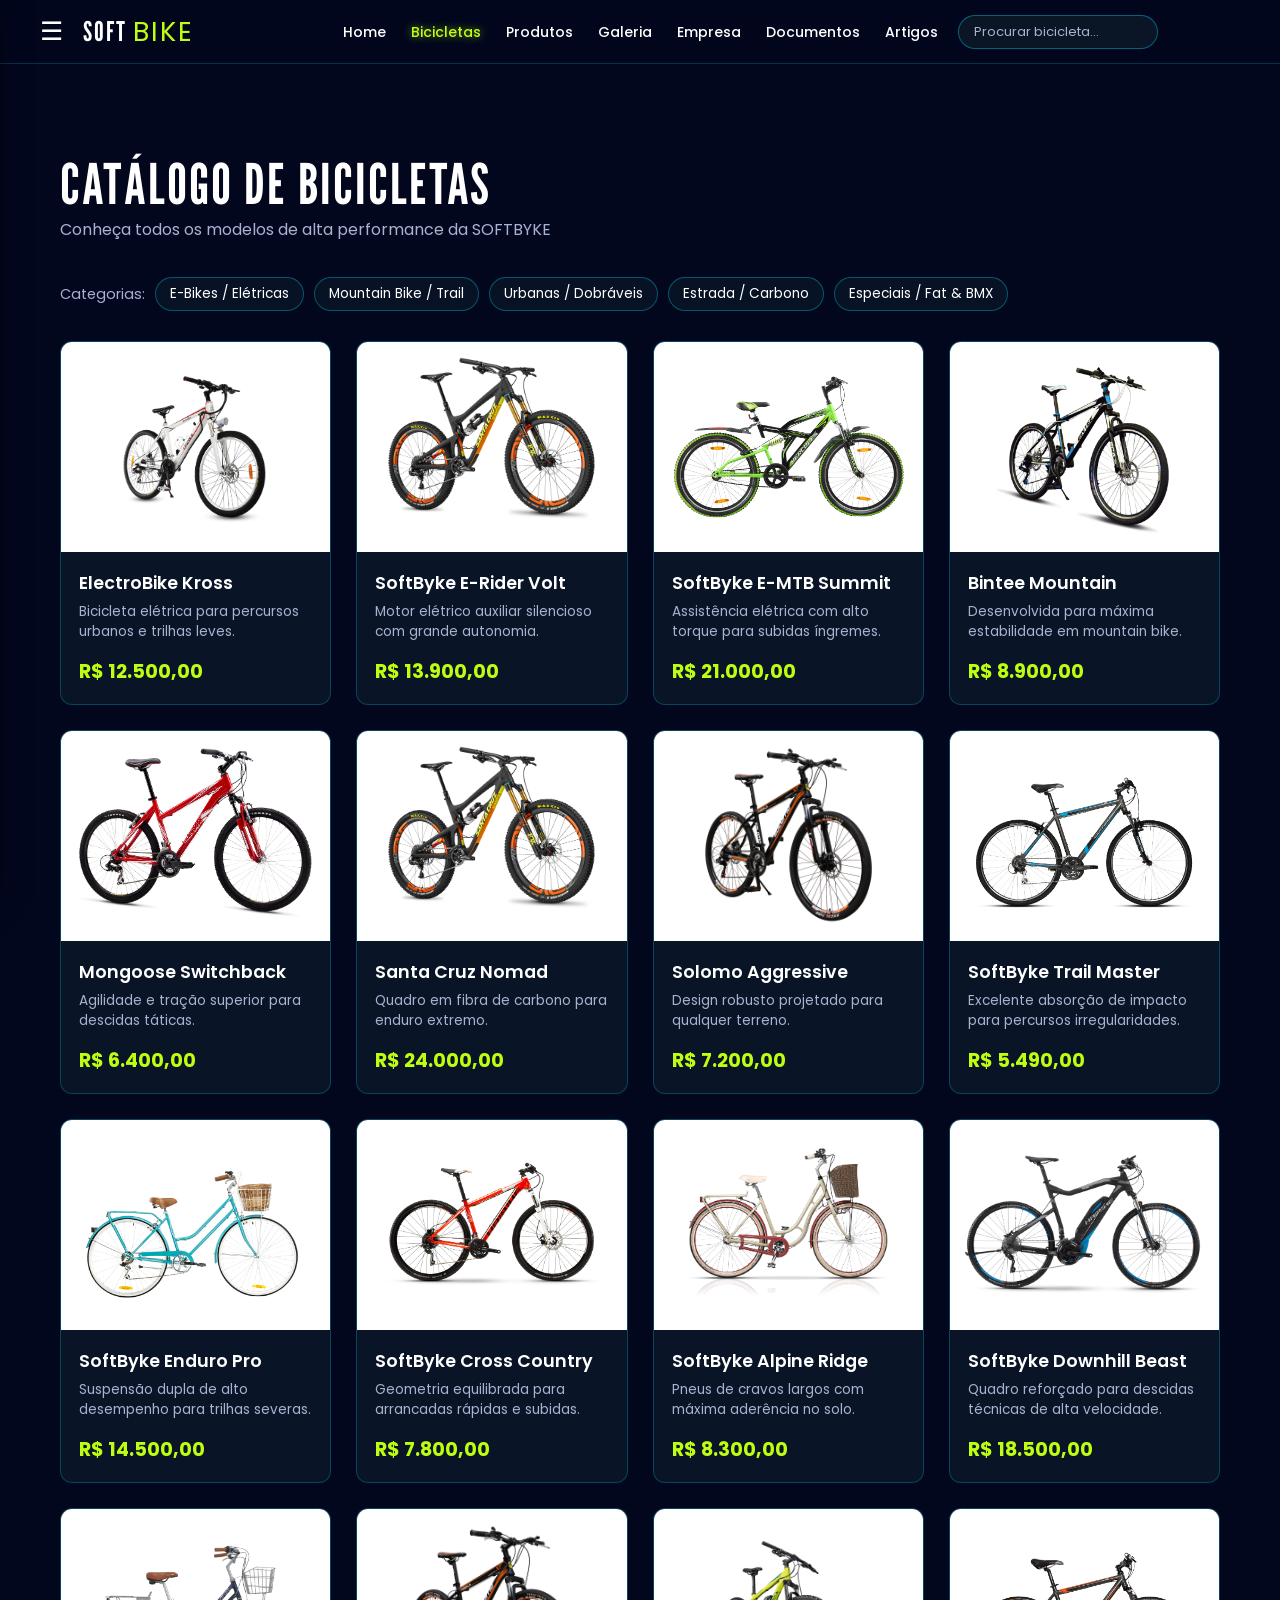
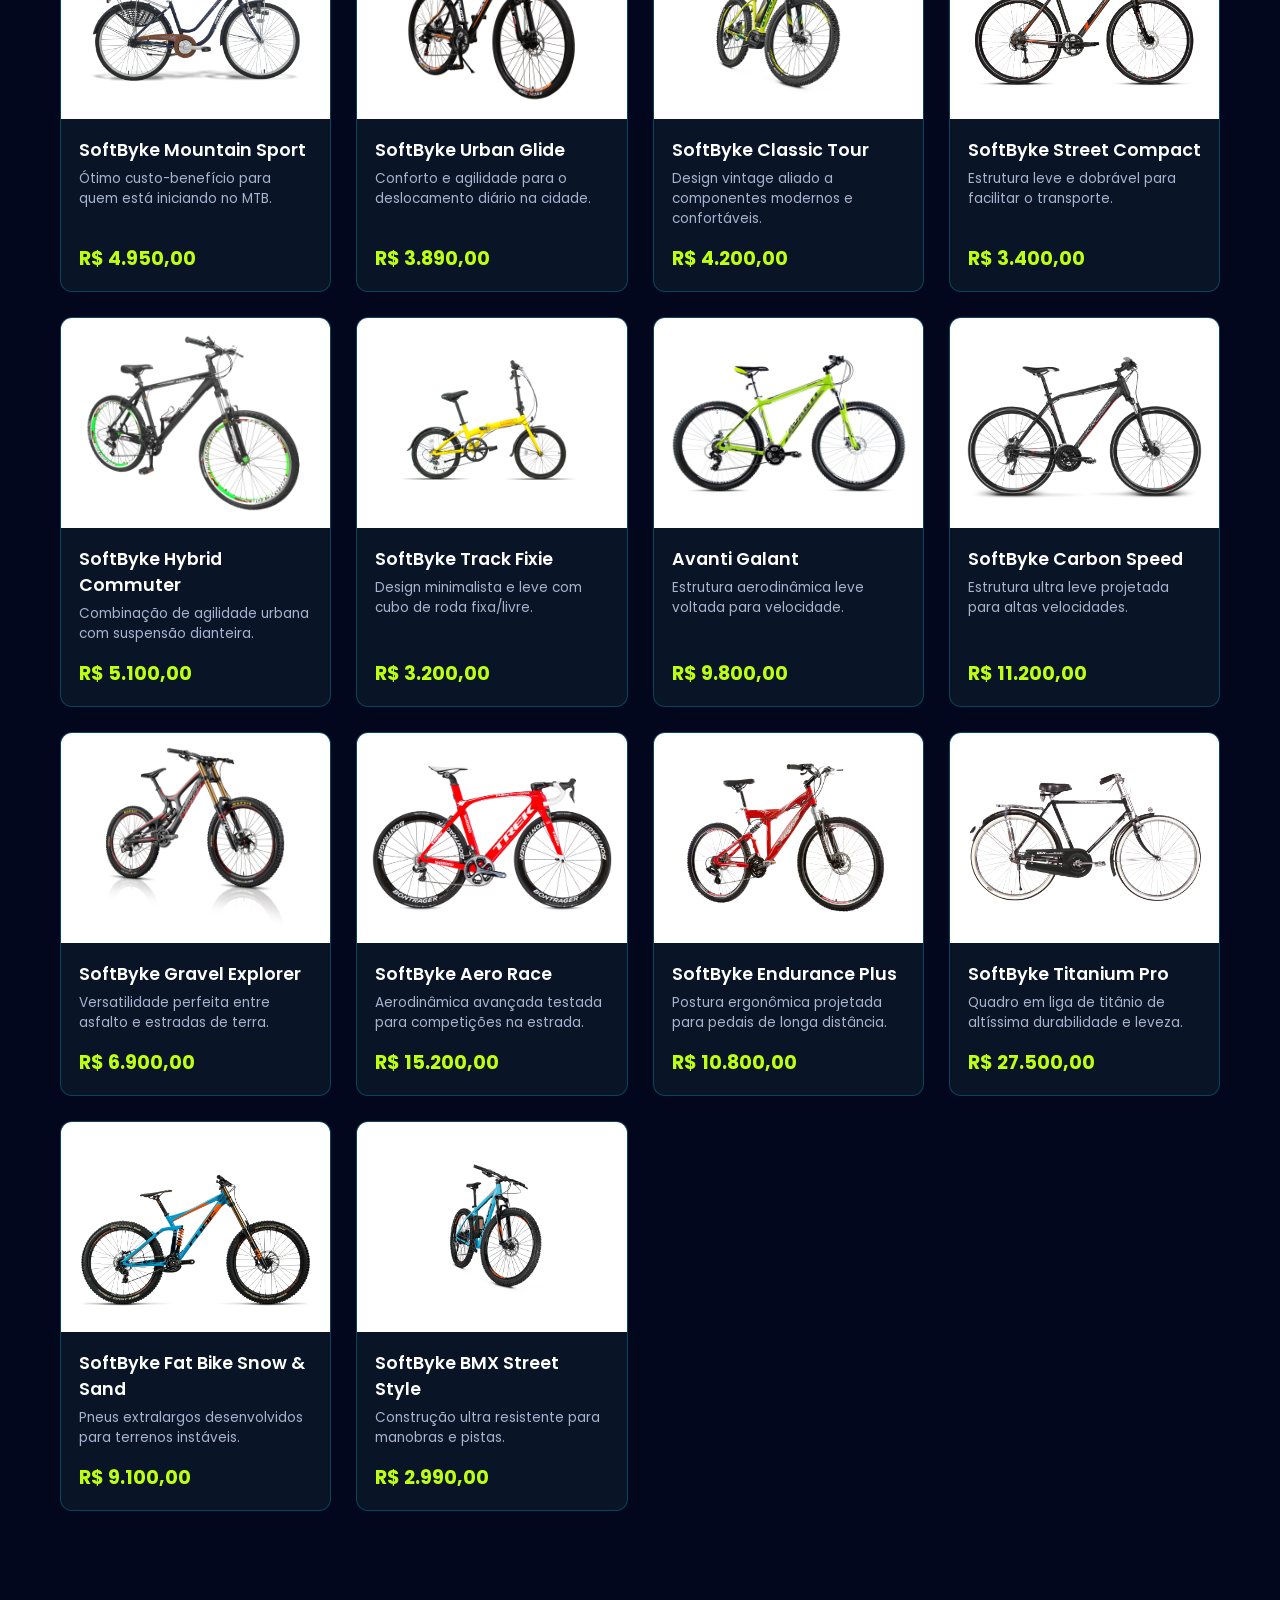
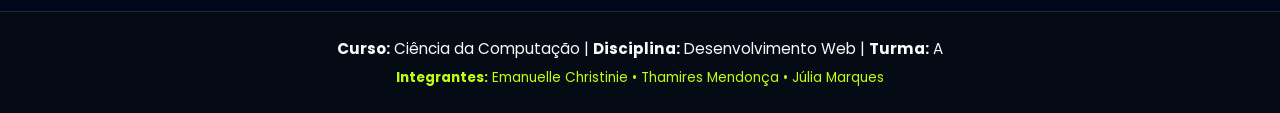
==== commit 9755e4ce: "subindo versão final com parte de compras e layout mais complexo" ====
--- a/bicicletas.html
+++ b/bicicletas.html
@@ -1,27 +1,33 @@
 <!DOCTYPE html>
 <html lang="pt-BR">
+
 <head>
     <meta charset="UTF-8">
     <meta name="viewport" content="width=device-width, initial-scale=1.0">
-    <link href="https://fonts.googleapis.com/css2?family=League+Gothic&family=Poppins:wght@300;400;600;700&display=swap" rel="stylesheet">
+    <link href="https://fonts.googleapis.com/css2?family=League+Gothic&family=Poppins:wght@300;400;600;700&display=swap"
+        rel="stylesheet">
     <link rel="stylesheet" href="styles.css">
     <title>Bicicletas | SOFTBYKE</title>
 </head>
+
 <body>
     <header>
         <div class="header-left">
-            <button class="menu-toggle" id="menuToggle">☰</button>
-            <div class="logo"><img src="img/logo.png" alt="SOFTBYKE Logo"></div>
+            <button class="menu-toggle" id="menuToggle" aria-label="Abrir Menu">☰</button>
+            <a href="index.html" class="logo">
+                <span class="logo-text">SOFT <em>BIKE</em></span>
+            </a>
         </div>
 
         <nav class="main-nav">
             <ul>
                 <li><a href="index.html">Home</a></li>
                 <li><a href="bicicletas.html" class="active">Bicicletas</a></li>
-                <li><a href="empresa.html">Empresa</a></li>
                 <li><a href="produtos.html">Produtos</a></li>
                 <li><a href="galeria.html">Galeria</a></li>
+                <li><a href="empresa.html">Empresa</a></li>
                 <li><a href="documentos.html">Documentos</a></li>
+                <li><a href="artigos.html">Artigos</a></li>
             </ul>
         </nav>
 
@@ -40,6 +46,7 @@
             <li><a href="produtos.html">PRODUTOS</a></li>
             <li><a href="galeria.html">GALERIA</a></li>
             <li><a href="documentos.html">DOCUMENTOS</a></li>
+            <li><a href="artigos.html">ARTIGOS</a></li>
         </ul>
     </div>
     <div class="drawer-overlay" id="drawerOverlay"></div>
@@ -48,9 +55,19 @@
         <h1 class="page-title">CATÁLOGO DE BICICLETAS</h1>
         <p class="page-subtitle">Conheça todos os modelos de alta performance da SOFTBYKE</p>
 
+        <!-- SUMÁRIO DE NAVEGAÇÃO RÁPIDA -->
+        <div class="categoria-sumario">
+            <span>Categorias:</span>
+            <a href="#e-bikes">E-Bikes / Elétricas</a>
+            <a href="#mtb">Mountain Bike / Trail</a>
+            <a href="#urbanas">Urbanas / Dobráveis</a>
+            <a href="#estrada">Estrada / Carbono</a>
+            <a href="#especiais">Especiais / Fat & BMX</a>
+        </div>
+
         <div class="products-grid">
-            <!-- Bicicletas Originais -->
-            <div class="product-card">
+            <!-- E-bikes / Elétricas -->
+            <div class="product-card" id="e-bikes" data-preco="12500.00">
                 <div class="card-img-wrapper"><img src="img/1.png" alt="ElectroBike Kross"></div>
                 <div class="card-content">
                     <h3 class="product-title">ElectroBike Kross</h3>
@@ -59,7 +76,26 @@
                 </div>
             </div>
 
-            <div class="product-card">
+            <div class="product-card" data-preco="13900.00">
+                <div class="card-img-wrapper"><img src="img/bicicleta8.png" alt="Bicicleta 8"></div>
+                <div class="card-content">
+                    <h3 class="product-title">SoftByke E-Rider Volt</h3>
+                    <p class="product-desc">Motor elétrico auxiliar silencioso com grande autonomia.</p>
+                    <span class="product-price">R$ 13.900,00</span>
+                </div>
+            </div>
+
+            <div class="product-card" data-preco="21000.00">
+                <div class="card-img-wrapper"><img src="img/bicicleta18.png" alt="Bicicleta 18"></div>
+                <div class="card-content">
+                    <h3 class="product-title">SoftByke E-MTB Summit</h3>
+                    <p class="product-desc">Assistência elétrica com alto torque para subidas íngremes.</p>
+                    <span class="product-price">R$ 21.000,00</span>
+                </div>
+            </div>
+
+            <!-- Mountain Bike / Trail -->
+            <div class="product-card" id="mtb" data-preco="8900.00">
                 <div class="card-img-wrapper"><img src="img/2.png" alt="Bintee Mountain"></div>
                 <div class="card-content">
                     <h3 class="product-title">Bintee Mountain</h3>
@@ -68,7 +104,7 @@
                 </div>
             </div>
 
-            <div class="product-card">
+            <div class="product-card" data-preco="6400.00">
                 <div class="card-img-wrapper"><img src="img/3.png" alt="Mongoose Switchback"></div>
                 <div class="card-content">
                     <h3 class="product-title">Mongoose Switchback</h3>
@@ -77,7 +113,126 @@
                 </div>
             </div>
 
-            <div class="product-card">
+            <div class="product-card" data-preco="24000.00">
+                <div class="card-img-wrapper"><img src="img/5.png" alt="Santa Cruz Nomad"></div>
+                <div class="card-content">
+                    <h3 class="product-title">Santa Cruz Nomad</h3>
+                    <p class="product-desc">Quadro em fibra de carbono para enduro extremo.</p>
+                    <span class="product-price">R$ 24.000,00</span>
+                </div>
+            </div>
+
+            <div class="product-card" data-preco="7200.00">
+                <div class="card-img-wrapper"><img src="img/6.png" alt="Solomo Aggressive"></div>
+                <div class="card-content">
+                    <h3 class="product-title">Solomo Aggressive</h3>
+                    <p class="product-desc">Design robusto projetado para qualquer terreno.</p>
+                    <span class="product-price">R$ 7.200,00</span>
+                </div>
+            </div>
+
+            <div class="product-card" data-preco="5490.00">
+                <div class="card-img-wrapper"><img src="img/bicicleta1.png" alt="Bicicleta 1"></div>
+                <div class="card-content">
+                    <h3 class="product-title">SoftByke Trail Master</h3>
+                    <p class="product-desc">Excelente absorção de impacto para percursos irregularidades.</p>
+                    <span class="product-price">R$ 5.490,00</span>
+                </div>
+            </div>
+
+            <div class="product-card" data-preco="14500.00">
+                <div class="card-img-wrapper"><img src="img/bicicleta4.png" alt="Bicicleta 4"></div>
+                <div class="card-content">
+                    <h3 class="product-title">SoftByke Enduro Pro</h3>
+                    <p class="product-desc">Suspensão dupla de alto desempenho para trilhas severas.</p>
+                    <span class="product-price">R$ 14.500,00</span>
+                </div>
+            </div>
+
+            <div class="product-card" data-preco="7800.00">
+                <div class="card-img-wrapper"><img src="img/bicicleta5.png" alt="Bicicleta 5"></div>
+                <div class="card-content">
+                    <h3 class="product-title">SoftByke Cross Country</h3>
+                    <p class="product-desc">Geometria equilibrada para arrancadas rápidas e subidas.</p>
+                    <span class="product-price">R$ 7.800,00</span>
+                </div>
+            </div>
+
+            <div class="product-card" data-preco="8300.00">
+                <div class="card-img-wrapper"><img src="img/bicicleta7.png" alt="Bicicleta 7"></div>
+                <div class="card-content">
+                    <h3 class="product-title">SoftByke Alpine Ridge</h3>
+                    <p class="product-desc">Pneus de cravos largos com máxima aderência no solo.</p>
+                    <span class="product-price">R$ 8.300,00</span>
+                </div>
+            </div>
+
+            <div class="product-card" data-preco="18500.00">
+                <div class="card-img-wrapper"><img src="img/bicicleta10.png" alt="Bicicleta 10"></div>
+                <div class="card-content">
+                    <h3 class="product-title">SoftByke Downhill Beast</h3>
+                    <p class="product-desc">Quadro reforçado para descidas técnicas de alta velocidade.</p>
+                    <span class="product-price">R$ 18.500,00</span>
+                </div>
+            </div>
+
+            <div class="product-card" data-preco="4950.00">
+                <div class="card-img-wrapper"><img src="img/bicicleta13.png" alt="Bicicleta 13"></div>
+                <div class="card-content">
+                    <h3 class="product-title">SoftByke Mountain Sport</h3>
+                    <p class="product-desc">Ótimo custo-benefício para quem está iniciando no MTB.</p>
+                    <span class="product-price">R$ 4.950,00</span>
+                </div>
+            </div>
+
+            <!-- Urbanas / Dobráveis -->
+            <div class="product-card" id="urbanas" data-preco="3890.00">
+                <div class="card-img-wrapper"><img src="img/bicicleta2.png" alt="Bicicleta 2"></div>
+                <div class="card-content">
+                    <h3 class="product-title">SoftByke Urban Glide</h3>
+                    <p class="product-desc">Conforto e agilidade para o deslocamento diário na cidade.</p>
+                    <span class="product-price">R$ 3.890,00</span>
+                </div>
+            </div>
+
+            <div class="product-card" data-preco="4200.00">
+                <div class="card-img-wrapper"><img src="img/bicicleta6.png" alt="Bicicleta 6"></div>
+                <div class="card-content">
+                    <h3 class="product-title">SoftByke Classic Tour</h3>
+                    <p class="product-desc">Design vintage aliado a componentes modernos e confortáveis.</p>
+                    <span class="product-price">R$ 4.200,00</span>
+                </div>
+            </div>
+
+            <div class="product-card" data-preco="3400.00">
+                <div class="card-img-wrapper"><img src="img/bicicleta12.png" alt="Bicicleta 12"></div>
+                <div class="card-content">
+                    <h3 class="product-title">SoftByke Street Compact</h3>
+                    <p class="product-desc">Estrutura leve e dobrável para facilitar o transporte.</p>
+                    <span class="product-price">R$ 3.400,00</span>
+                </div>
+            </div>
+
+            <div class="product-card" data-preco="5100.00">
+                <div class="card-img-wrapper"><img src="img/bicicleta14.png" alt="Bicicleta 14"></div>
+                <div class="card-content">
+                    <h3 class="product-title">SoftByke Hybrid Commuter</h3>
+                    <p class="product-desc">Combinação de agilidade urbana com suspensão dianteira.</p>
+                    <span class="product-price">R$ 5.100,00</span>
+                </div>
+            </div>
+
+            <div class="product-card" data-preco="3200.00">
+                <div class="card-img-wrapper"><img src="img/bicicleta19.png" alt="Bicicleta 19"></div>
+                <div class="card-content">
+                    <h3 class="product-title">SoftByke Track Fixie</h3>
+                    <p class="product-desc">Design minimalista e leve com cubo de roda fixa/livre.</p>
+                    <span class="product-price">R$ 3.200,00</span>
+                </div>
+            </div>
+
+            <!-- Estrada / Carbono / Speed -->
+            <div class="product-card" id="estrada" data-preco="9800.00">
                 <div class="card-img-wrapper"><img src="img/4.png" alt="Avanti Galant"></div>
                 <div class="card-content">
                     <h3 class="product-title">Avanti Galant</h3>
@@ -86,44 +241,7 @@
                 </div>
             </div>
 
-            <div class="product-card">
-                <div class="card-img-wrapper"><img src="img/5.png" alt="Santa Cruz Nomad"></div>
-                <div class="card-content">
-                    <h3 class="product-title">Santa Cruz Nomad</h3>
-                    <p class="product-desc">Quadro em fibra de carbono para enduro extremo.</p>
-                    <span class="product-price">R$ 24.000,00</span>
-                </div>
-            </div>
-
-            <div class="product-card">
-                <div class="card-img-wrapper"><img src="img/6.png" alt="Solomo Aggressive"></div>
-                <div class="card-content">
-                    <h3 class="product-title">Solomo Aggressive</h3>
-                    <p class="product-desc">Design robusto projetado para qualquer terreno.</p>
-                    <span class="product-price">R$ 7.200,00</span>
-                </div>
-            </div>
-
-            <!-- Novas Bicicletas (1 a 20) -->
-            <div class="product-card">
-                <div class="card-img-wrapper"><img src="img/bicicleta1.png" alt="Bicicleta 1"></div>
-                <div class="card-content">
-                    <h3 class="product-title">SoftByke Trail Master</h3>
-                    <p class="product-desc">Excelente absorção de impacto para percursos irregulares.</p>
-                    <span class="product-price">R$ 5.490,00</span>
-                </div>
-            </div>
-
-            <div class="product-card">
-                <div class="card-img-wrapper"><img src="img/bicicleta2.png" alt="Bicicleta 2"></div>
-                <div class="card-content">
-                    <h3 class="product-title">SoftByke Urban Glide</h3>
-                    <p class="product-desc">Conforto e agilidade para o deslocamento diário na cidade.</p>
-                    <span class="product-price">R$ 3.890,00</span>
-                </div>
-            </div>
-
-            <div class="product-card">
+            <div class="product-card" data-preco="11200.00">
                 <div class="card-img-wrapper"><img src="img/bicicleta3.png" alt="Bicicleta 3"></div>
                 <div class="card-content">
                     <h3 class="product-title">SoftByke Carbon Speed</h3>
@@ -132,52 +250,7 @@
                 </div>
             </div>
 
-            <div class="product-card">
-                <div class="card-img-wrapper"><img src="img/bicicleta4.png" alt="Bicicleta 4"></div>
-                <div class="card-content">
-                    <h3 class="product-title">SoftByke Enduro Pro</h3>
-                    <p class="product-desc">Suspensão dupla de alto desempenho para trilhas severas.</p>
-                    <span class="product-price">R$ 14.500,00</span>
-                </div>
-            </div>
-
-            <div class="product-card">
-                <div class="card-img-wrapper"><img src="img/bicicleta5.png" alt="Bicicleta 5"></div>
-                <div class="card-content">
-                    <h3 class="product-title">SoftByke Cross Country</h3>
-                    <p class="product-desc">Geometria equilibrada para arrancadas rápidas e subidas.</p>
-                    <span class="product-price">R$ 7.800,00</span>
-                </div>
-            </div>
-
-            <div class="product-card">
-                <div class="card-img-wrapper"><img src="img/bicicleta6.png" alt="Bicicleta 6"></div>
-                <div class="card-content">
-                    <h3 class="product-title">SoftByke Classic Tour</h3>
-                    <p class="product-desc">Design vintage aliado a componentes modernos e confortáveis.</p>
-                    <span class="product-price">R$ 4.200,00</span>
-                </div>
-            </div>
-
-            <div class="product-card">
-                <div class="card-img-wrapper"><img src="img/bicicleta7.png" alt="Bicicleta 7"></div>
-                <div class="card-content">
-                    <h3 class="product-title">SoftByke Alpine Ridge</h3>
-                    <p class="product-desc">Pneus de cravos largos com máxima aderência no solo.</p>
-                    <span class="product-price">R$ 8.300,00</span>
-                </div>
-            </div>
-
-            <div class="product-card">
-                <div class="card-img-wrapper"><img src="img/bicicleta8.png" alt="Bicicleta 8"></div>
-                <div class="card-content">
-                    <h3 class="product-title">SoftByke E-Rider Volt</h3>
-                    <p class="product-desc">Motor elétrico auxiliar silencioso com grande autonomia.</p>
-                    <span class="product-price">R$ 13.900,00</span>
-                </div>
-            </div>
-
-            <div class="product-card">
+            <div class="product-card" data-preco="6900.00">
                 <div class="card-img-wrapper"><img src="img/bicicleta9.png" alt="Bicicleta 9"></div>
                 <div class="card-content">
                     <h3 class="product-title">SoftByke Gravel Explorer</h3>
@@ -186,16 +259,7 @@
                 </div>
             </div>
 
-            <div class="product-card">
-                <div class="card-img-wrapper"><img src="img/bicicleta10.png" alt="Bicicleta 10"></div>
-                <div class="card-content">
-                    <h3 class="product-title">SoftByke Downhill Beast</h3>
-                    <p class="product-desc">Quadro reforçado para descidas técnicas de alta velocidade.</p>
-                    <span class="product-price">R$ 18.500,00</span>
-                </div>
-            </div>
-
-            <div class="product-card">
+            <div class="product-card" data-preco="15200.00">
                 <div class="card-img-wrapper"><img src="img/bicicleta11.png" alt="Bicicleta 11"></div>
                 <div class="card-content">
                     <h3 class="product-title">SoftByke Aero Race</h3>
@@ -204,34 +268,26 @@
                 </div>
             </div>
 
-            <div class="product-card">
-                <div class="card-img-wrapper"><img src="img/bicicleta12.png" alt="Bicicleta 12"></div>
-                <div class="card-content">
-                    <h3 class="product-title">SoftByke Street Compact</h3>
-                    <p class="product-desc">Estrutura leve e dobrável para facilitar o transporte.</p>
-                    <span class="product-price">R$ 3.400,00</span>
-                </div>
-            </div>
-
-            <div class="product-card">
-                <div class="card-img-wrapper"><img src="img/bicicleta13.png" alt="Bicicleta 13"></div>
-                <div class="card-content">
-                    <h3 class="product-title">SoftByke Mountain Sport</h3>
-                    <p class="product-desc">Ótimo custo-benefício para quem está iniciando no MTB.</p>
-                    <span class="product-price">R$ 4.950,00</span>
-                </div>
-            </div>
-
-            <div class="product-card">
-                <div class="card-img-wrapper"><img src="img/bicicleta14.png" alt="Bicicleta 14"></div>
-                <div class="card-content">
-                    <h3 class="product-title">SoftByke Hybrid Commuter</h3>
-                    <p class="product-desc">Combinação de agilidade urbana com suspensão dianteira.</p>
-                    <span class="product-price">R$ 5.100,00</span>
-                </div>
-            </div>
-
-            <div class="product-card">
+            <div class="product-card" data-preco="10800.00">
+                <div class="card-img-wrapper"><img src="img/bicicleta17.png" alt="Bicicleta 17"></div>
+                <div class="card-content">
+                    <h3 class="product-title">SoftByke Endurance Plus</h3>
+                    <p class="product-desc">Postura ergonômica projetada para pedais de longa distância.</p>
+                    <span class="product-price">R$ 10.800,00</span>
+                </div>
+            </div>
+
+            <div class="product-card" data-preco="27500.00">
+                <div class="card-img-wrapper"><img src="img/bicicleta20.png" alt="Bicicleta 20"></div>
+                <div class="card-content">
+                    <h3 class="product-title">SoftByke Titanium Pro</h3>
+                    <p class="product-desc">Quadro em liga de titânio de altíssima durabilidade e leveza.</p>
+                    <span class="product-price">R$ 27.500,00</span>
+                </div>
+            </div>
+
+            <!-- Especiais / Fat & BMX -->
+            <div class="product-card" id="especiais" data-preco="9100.00">
                 <div class="card-img-wrapper"><img src="img/bicicleta15.png" alt="Bicicleta 15"></div>
                 <div class="card-content">
                     <h3 class="product-title">SoftByke Fat Bike Snow & Sand</h3>
@@ -240,7 +296,7 @@
                 </div>
             </div>
 
-            <div class="product-card">
+            <div class="product-card" data-preco="2990.00">
                 <div class="card-img-wrapper"><img src="img/bicicleta16.png" alt="Bicicleta 16"></div>
                 <div class="card-content">
                     <h3 class="product-title">SoftByke BMX Street Style</h3>
@@ -248,45 +304,23 @@
                     <span class="product-price">R$ 2.990,00</span>
                 </div>
             </div>
-
-            <div class="product-card">
-                <div class="card-img-wrapper"><img src="img/bicicleta17.png" alt="Bicicleta 17"></div>
-                <div class="card-content">
-                    <h3 class="product-title">SoftByke Endurance Plus</h3>
-                    <p class="product-desc">Postura ergonômica projetada para pedais de longa distância.</p>
-                    <span class="product-price">R$ 10.800,00</span>
-                </div>
-            </div>
-
-            <div class="product-card">
-                <div class="card-img-wrapper"><img src="img/bicicleta18.png" alt="Bicicleta 18"></div>
-                <div class="card-content">
-                    <h3 class="product-title">SoftByke E-MTB Summit</h3>
-                    <p class="product-desc">Assistência elétrica com alto torque para subidas íngremes.</p>
-                    <span class="product-price">R$ 21.000,00</span>
-                </div>
-            </div>
-
-            <div class="product-card">
-                <div class="card-img-wrapper"><img src="img/bicicleta19.png" alt="Bicicleta 19"></div>
-                <div class="card-content">
-                    <h3 class="product-title">SoftByke Track Fixie</h3>
-                    <p class="product-desc">Design minimalista e leve com cubo de roda fixa/livre.</p>
-                    <span class="product-price">R$ 3.200,00</span>
-                </div>
-            </div>
-
-            <div class="product-card">
-                <div class="card-img-wrapper"><img src="img/bicicleta20.png" alt="Bicicleta 20"></div>
-                <div class="card-content">
-                    <h3 class="product-title">SoftByke Titanium Pro</h3>
-                    <p class="product-desc">Quadro em liga de titânio de altíssima durabilidade e leveza.</p>
-                    <span class="product-price">R$ 27.500,00</span>
-                </div>
-            </div>
         </div>
     </main>
+
+    <footer
+        style="background-color: #050b14; border-top: 1px solid #1e293b; padding: 25px 20px; text-align: center; color: #94a3b8; font-family: 'Poppins', sans-serif; margin-top: 40px;">
+        <div style="max-width: 1200px; margin: 0 auto;">
+            <p style="font-size: 0.95rem; margin-bottom: 8px; color: #f8fafc;">
+                <strong>Curso:</strong> Ciência da Computação | <strong>Disciplina:</strong> Desenvolvimento Web |
+                <strong>Turma:</strong> A
+            </p>
+            <p style="font-size: 0.85rem; color: #beff11; margin: 0;">
+                <strong>Integrantes:</strong> Emanuelle Christinie • Thamires Mendonça • Júlia Marques
+            </p>
+        </div>
+    </footer>
 
     <script src="scripts.js"></script>
 </body>
+
 </html>
--- a/styles.css
+++ b/styles.css
@@ -89,7 +89,8 @@
     border: 1px solid rgba(0, 212, 255, 0.4);
     border-radius: 20px;
     padding: 6px 15px;
-    width: 220px;
+    width: 20px;
+    margin-left: 15px;
     transition: all 0.3s ease;
 }
 
@@ -368,7 +369,7 @@
 
 /* Estrutura das Páginas Internas */
 .page-container {
-    padding-top: 120px;
+    padding-top: 150px;
     padding-bottom: 60px;
     max-width: 1200px;
     margin: 0 auto;
@@ -962,4 +963,702 @@
     .footer-container {
         flex-direction: column;
     }
+}
+
+/* ================================================
+   ESTILOS DA MODAL E BOTÃO TOPO
+   ================================================ */
+.categoria-sumario {
+    display: flex;
+    flex-wrap: wrap;
+    align-items: center;
+    gap: 10px;
+    margin-bottom: 30px;
+    color: #a8b2d1;
+    font-size: 0.9rem;
+}
+ 
+.categoria-sumario a {
+    color: #ffffff;
+    text-decoration: none;
+    font-size: 0.85rem;
+    padding: 6px 14px;
+    border: 1px solid rgba(0, 212, 255, 0.35);
+    border-radius: 20px;
+    background: rgba(13, 27, 42, 0.6);
+    transition: 0.25s;
+}
+ 
+.categoria-sumario a:hover,
+.categoria-sumario a:focus-visible {
+    color: #03071e;
+    background: #beff11;
+    border-color: #beff11;
+}
+ 
+.product-card { cursor: pointer; }
+ 
+/* ==========================================================================
+   MODAL DE PRODUTO
+   ========================================================================== */
+.modal-overlay {
+    position: fixed;
+    inset: 0;
+    background-color: rgba(2, 4, 18, 0.88);
+    backdrop-filter: blur(6px);
+    display: flex;
+    justify-content: center;
+    align-items: center;
+    padding: 20px;
+    z-index: 9999;
+    opacity: 0;
+    visibility: hidden;
+    transition: opacity 0.25s ease, visibility 0.25s ease;
+}
+ 
+.modal-overlay.active {
+    opacity: 1;
+    visibility: visible;
+}
+ 
+.modal-content {
+    background-color: #0b1329;
+    border: 1px solid rgba(0, 212, 255, 0.25);
+    border-radius: 14px;
+    width: 100%;
+    max-width: 1180px;
+    max-height: 92vh;
+    overflow-y: auto;
+    position: relative;
+    padding: 30px;
+    box-shadow: 0 25px 60px rgba(0, 0, 0, 0.7);
+    color: #f8fafc;
+    transform: translateY(12px);
+    transition: transform 0.25s ease;
+}
+ 
+.modal-overlay.active .modal-content { transform: translateY(0); }
+ 
+.modal-close {
+    position: absolute;
+    top: 12px;
+    right: 18px;
+    background: transparent;
+    border: none;
+    font-size: 2rem;
+    line-height: 1;
+    color: #94a3b8;
+    cursor: pointer;
+    transition: color 0.2s;
+}
+ 
+.modal-close:hover { color: #beff11; }
+ 
+/* Layout de 3 colunas: galeria | informações | compra */
+.modal-body {
+    display: grid;
+    grid-template-columns: 1.1fr 1fr 300px;
+    gap: 28px;
+    align-items: start;
+}
+ 
+/* --------- COLUNA 1: GALERIA --------- */
+.modal-gallery {
+    display: grid;
+    grid-template-columns: 56px 1fr;
+    gap: 14px;
+    align-items: start;
+}
+ 
+.thumb-strip {
+    display: flex;
+    flex-direction: column;
+    gap: 10px;
+}
+ 
+.thumb {
+    width: 56px;
+    height: 56px;
+    padding: 4px;
+    background: #ffffff;
+    border: 1px solid rgba(0, 212, 255, 0.3);
+    border-radius: 8px;
+    cursor: pointer;
+    transition: border-color 0.2s;
+}
+ 
+.thumb img {
+    width: 100%;
+    height: 100%;
+    object-fit: contain;
+}
+ 
+.thumb:hover { border-color: #00d4ff; }
+.thumb.is-active { border-color: #beff11; box-shadow: 0 0 10px rgba(190, 255, 17, 0.35); }
+ 
+.main-img-container {
+    background: #ffffff;
+    border-radius: 12px;
+    padding: 20px;
+    height: 380px;
+    display: flex;
+    align-items: center;
+    justify-content: center;
+    overflow: hidden;
+}
+ 
+.main-img-container img {
+    max-width: 100%;
+    max-height: 100%;
+    object-fit: contain;
+    transition: transform 0.4s ease;
+}
+ 
+.main-img-container:hover img { transform: scale(1.12); }
+ 
+/* --------- COLUNA 2: INFORMAÇÕES --------- */
+.modal-meta {
+    font-size: 0.8rem;
+    color: #94a3b8;
+    margin-bottom: 8px;
+}
+ 
+.badge-highlight {
+    display: inline-block;
+    background: #beff11;
+    color: #03071e;
+    font-size: 0.7rem;
+    font-weight: 700;
+    letter-spacing: 0.5px;
+    padding: 3px 8px;
+    border-radius: 4px;
+    margin-bottom: 10px;
+}
+ 
+.modal-info h2 {
+    font-size: 1.6rem;
+    font-weight: 600;
+    line-height: 1.25;
+    margin-bottom: 10px;
+}
+ 
+.modal-rating {
+    display: flex;
+    align-items: center;
+    gap: 8px;
+    font-size: 0.85rem;
+    color: #94a3b8;
+    margin-bottom: 18px;
+}
+ 
+.modal-rating .rating-value { color: #f8fafc; }
+.modal-rating .stars { color: #00d4ff; letter-spacing: 2px; }
+ 
+.modal-price-box {
+    background: rgba(255, 255, 255, 0.03);
+    border: 1px solid rgba(255, 255, 255, 0.06);
+    padding: 16px;
+    border-radius: 10px;
+    margin-bottom: 18px;
+}
+ 
+.old-price {
+    text-decoration: line-through;
+    color: #64748b;
+    font-size: 0.85rem;
+}
+ 
+.current-price-row {
+    display: flex;
+    align-items: center;
+    gap: 10px;
+    margin: 4px 0 6px;
+}
+ 
+.price-value {
+    font-size: 2.1rem;
+    font-weight: 700;
+    color: #beff11;
+    line-height: 1;
+}
+ 
+.price-discount {
+    background: rgba(190, 255, 17, 0.15);
+    color: #beff11;
+    font-size: 0.75rem;
+    font-weight: 700;
+    padding: 3px 7px;
+    border-radius: 4px;
+}
+ 
+.payment-terms {
+    display: block;
+    font-size: 0.85rem;
+    color: #cbd5e1;
+    margin-bottom: 6px;
+}
+ 
+.payment-link {
+    font-size: 0.82rem;
+    color: #00d4ff;
+    text-decoration: none;
+}
+ 
+.payment-link:hover { text-decoration: underline; }
+ 
+.modal-description {
+    font-size: 0.9rem;
+    color: #cbd5e1;
+    line-height: 1.6;
+    margin-bottom: 18px;
+}
+ 
+.modal-variant { margin-bottom: 20px; }
+ 
+.variant-label {
+    font-size: 0.85rem;
+    color: #94a3b8;
+    margin-bottom: 8px;
+}
+ 
+.variant-label strong { color: #f8fafc; }
+ 
+.variant-options { display: flex; gap: 8px; }
+ 
+.variant-chip {
+    background: transparent;
+    border: 1px solid #334155;
+    color: #cbd5e1;
+    padding: 7px 14px;
+    border-radius: 6px;
+    font-size: 0.85rem;
+    cursor: pointer;
+    transition: 0.2s;
+}
+ 
+.variant-chip:hover { border-color: #00d4ff; }
+.variant-chip.is-selected { border-color: #beff11; color: #beff11; }
+ 
+.modal-specs {
+    display: flex;
+    flex-direction: column;
+    gap: 8px;
+    font-size: 0.85rem;
+    border-top: 1px solid rgba(255, 255, 255, 0.07);
+    padding-top: 16px;
+}
+ 
+.modal-specs li {
+    display: flex;
+    justify-content: space-between;
+    gap: 12px;
+}
+ 
+.modal-specs span { color: #94a3b8; }
+.modal-specs strong { color: #f8fafc; font-weight: 500; }
+ 
+/* --------- COLUNA 3: CAIXA DE COMPRA --------- */
+.modal-purchase-box {
+    border: 1px solid rgba(0, 212, 255, 0.25);
+    border-radius: 12px;
+    padding: 20px;
+    background: rgba(13, 27, 42, 0.6);
+    position: sticky;
+    top: 0;
+}
+ 
+.delivery-date {
+    font-size: 0.9rem;
+    color: #cbd5e1;
+    margin-bottom: 4px;
+}
+ 
+.delivery-date strong { color: #beff11; }
+ 
+.stock-status {
+    font-size: 1rem;
+    font-weight: 600;
+    color: #f8fafc;
+    margin: 18px 0 14px;
+}
+ 
+.quantity-selector { margin-bottom: 18px; }
+ 
+.quantity-selector label {
+    display: block;
+    font-size: 0.85rem;
+    color: #94a3b8;
+    margin-bottom: 8px;
+}
+ 
+.qty-control {
+    display: inline-flex;
+    align-items: center;
+    gap: 14px;
+    border: 1px solid #334155;
+    border-radius: 6px;
+    padding: 5px 12px;
+    vertical-align: middle;
+}
+ 
+.qty-control button {
+    background: transparent;
+    border: none;
+    color: #00d4ff;
+    font-size: 1.1rem;
+    cursor: pointer;
+    line-height: 1;
+}
+ 
+.qty-control button:hover { color: #beff11; }
+.qty-control span { min-width: 16px; text-align: center; }
+ 
+.qty-hint {
+    font-size: 0.78rem;
+    color: #64748b;
+    margin-left: 10px;
+}
+ 
+.btn-buy-now,
+.btn-add-cart {
+    width: 100%;
+    padding: 12px;
+    border: none;
+    border-radius: 6px;
+    font-weight: 700;
+    font-size: 0.92rem;
+    cursor: pointer;
+    margin-bottom: 10px;
+    transition: transform 0.2s, opacity 0.2s;
+}
+ 
+.btn-buy-now { background-color: #beff11; color: #03071e; }
+ 
+.btn-add-cart {
+    background-color: rgba(0, 212, 255, 0.12);
+    color: #00d4ff;
+    border: 1px solid rgba(0, 212, 255, 0.4);
+}
+ 
+.btn-buy-now:hover,
+.btn-add-cart:hover { opacity: 0.9; transform: translateY(-2px); }
+ 
+.seller-box {
+    border-top: 1px solid rgba(255, 255, 255, 0.07);
+    margin-top: 16px;
+    padding-top: 14px;
+    font-size: 0.85rem;
+    color: #cbd5e1;
+}
+ 
+.seller-box strong { color: #f8fafc; }
+.seller-sales { color: #64748b; font-size: 0.78rem; }
+ 
+.modal-benefits {
+    display: flex;
+    flex-direction: column;
+    gap: 12px;
+    margin-top: 16px;
+    font-size: 0.8rem;
+    color: #94a3b8;
+    line-height: 1.5;
+}
+ 
+.modal-benefits li { display: flex; gap: 10px; }
+.modal-benefits strong { color: #00d4ff; font-weight: 600; }
+ 
+/* --------- FOCO VISÍVEL E MOVIMENTO REDUZIDO --------- */
+.modal-content :focus-visible,
+.categoria-sumario a:focus-visible {
+    outline: 2px solid #beff11;
+    outline-offset: 2px;
+}
+ 
+@media (prefers-reduced-motion: reduce) {
+    .modal-content,
+    .main-img-container img,
+    .btn-buy-now,
+    .btn-add-cart { transition: none; }
+}
+ 
+/* --------- RESPONSIVO --------- */
+@media (max-width: 1024px) {
+    .modal-body { grid-template-columns: 1fr 1fr; }
+    .modal-purchase-box { grid-column: 1 / -1; position: static; }
+}
+ 
+@media (max-width: 720px) {
+    .modal-content { padding: 22px 16px; max-height: 94vh; }
+    .modal-body { grid-template-columns: 1fr; gap: 22px; }
+    .modal-gallery { grid-template-columns: 1fr; }
+    .thumb-strip { flex-direction: row; order: 2; }
+    .main-img-container { height: 260px; order: 1; }
+    .modal-info h2 { font-size: 1.3rem; }
+    .price-value { font-size: 1.7rem; }
+}
+ 
+/* ==========================================================================
+   BOTÃO VOLTAR AO TOPO
+   ========================================================================== */
+#btn-back-to-top {
+    position: fixed;
+    bottom: 20px;
+    right: 20px;
+    background-color: #beff11;
+    color: #03071e;
+    border: none;
+    padding: 10px 16px;
+    border-radius: 30px;
+    font-weight: bold;
+    cursor: pointer;
+    box-shadow: 0 4px 10px rgba(0, 0, 0, 0.3);
+    opacity: 0;
+    visibility: hidden;
+    transition: opacity 0.3s, visibility 0.3s;
+    z-index: 1000;
+}
+ 
+#btn-back-to-top.show { opacity: 1; visibility: visible; }
+
+
+/* ==========================================================================
+   SOFTBYKE - HEADER, LOGO E CARRINHo
+   ========================================================================== */
+
+/* --------------------------------------------------------------------------
+   1. Header em 3 colunas: o menu fica sempre no centro exato da tela,
+   independente do que existe à esquerda ou à direita.
+   -------------------------------------------------------------------------- */
+header {
+    display: grid;
+    grid-template-columns: 1fr auto 1fr;
+    align-items: center;
+    gap: 20px;
+    padding: 12px 40px;
+}
+
+.header-left  { justify-self: start; }
+header nav.main-nav { justify-self: center; }
+.header-right {
+    justify-self: end;
+    display: flex;
+    align-items: center;
+    gap: 14px;
+}
+
+/* --------------------------------------------------------------------------
+   2. Logo com a marca escrita ao lado
+   -------------------------------------------------------------------------- */
+header .logo {
+    display: flex;
+    align-items: center;
+    gap: 10px;
+    text-decoration: none;
+}
+
+.logo-text {
+    font-family: 'League Gothic', sans-serif;
+    font-size: 1.7rem;
+    letter-spacing: 2px;
+    line-height: 1;
+    color: #ffffff;
+    white-space: nowrap;
+}
+
+.logo-text em {
+    font-style: normal;
+    color: #beff11;
+}
+
+/* --------------------------------------------------------------------------
+   3. Barra de busca (antes estava com width: 20px e virava uma bolinha)
+   -------------------------------------------------------------------------- */
+.search-box {
+    width: 200px;
+    margin-left: 0;
+}
+
+/* --------------------------------------------------------------------------
+   4. Botão do carrinho
+   -------------------------------------------------------------------------- */
+.cart-btn {
+    position: relative;
+    width: 42px;
+    height: 42px;
+    flex-shrink: 0;
+    display: flex;
+    align-items: center;
+    justify-content: center;
+    border-radius: 50%;
+    background: rgba(0, 212, 255, 0.08);
+    border: 1px solid rgba(0, 212, 255, 0.45);
+    color: #00d4ff;
+    cursor: pointer;
+    transition: background 0.25s, color 0.25s, border-color 0.25s;
+}
+
+.cart-btn svg { width: 21px; height: 21px; }
+
+.cart-btn:hover {
+    background: #beff11;
+    border-color: #beff11;
+    color: #03071e;
+}
+
+.cart-count {
+    position: absolute;
+    top: -5px;
+    right: -5px;
+    min-width: 19px;
+    height: 19px;
+    padding: 0 5px;
+    border-radius: 10px;
+    background: #beff11;
+    color: #03071e;
+    font-size: 0.7rem;
+    font-weight: 700;
+    display: flex;
+    align-items: center;
+    justify-content: center;
+    opacity: 0;
+    transform: scale(0.6);
+    transition: opacity 0.2s, transform 0.2s;
+}
+
+.cart-count.tem-item { opacity: 1; transform: scale(1); }
+
+.cart-btn.pulsando { animation: pulso 0.45s ease; }
+
+@keyframes pulso {
+    50% { transform: scale(1.18); }
+}
+
+/* --------------------------------------------------------------------------
+   5. Painel do carrinho
+   -------------------------------------------------------------------------- */
+.cart-panel {
+    position: fixed;
+    top: 78px;
+    right: 24px;
+    width: 330px;
+    max-height: 70vh;
+    overflow-y: auto;
+    padding: 18px;
+    border-radius: 12px;
+    background: #0b1329;
+    border: 1px solid rgba(0, 212, 255, 0.3);
+    box-shadow: 0 18px 40px rgba(0, 0, 0, 0.6);
+    z-index: 300;
+    opacity: 0;
+    visibility: hidden;
+    transform: translateY(-8px);
+    transition: opacity 0.2s, visibility 0.2s, transform 0.2s;
+}
+
+.cart-panel.aberto {
+    opacity: 1;
+    visibility: visible;
+    transform: translateY(0);
+}
+
+.cart-panel h4 {
+    font-family: 'League Gothic', sans-serif;
+    font-size: 1.5rem;
+    letter-spacing: 1px;
+    text-transform: uppercase;
+    color: #00d4ff;
+    margin-bottom: 14px;
+}
+
+.cart-item {
+    display: flex;
+    justify-content: space-between;
+    align-items: flex-start;
+    gap: 10px;
+    padding: 10px 0;
+    border-bottom: 1px solid rgba(255, 255, 255, 0.06);
+    font-size: 0.85rem;
+}
+
+.cart-item-nome { color: #f8fafc; line-height: 1.35; }
+.cart-item-qtd  { color: #64748b; font-size: 0.78rem; }
+.cart-item-preco { color: #beff11; font-weight: 600; white-space: nowrap; }
+
+.cart-remover {
+    background: none;
+    border: none;
+    color: #64748b;
+    cursor: pointer;
+    font-size: 1rem;
+    line-height: 1;
+    padding: 0 2px;
+}
+
+.cart-remover:hover { color: #ff4757; }
+
+.cart-total {
+    display: flex;
+    justify-content: space-between;
+    margin: 14px 0;
+    font-size: 0.95rem;
+    color: #f8fafc;
+}
+
+.cart-total strong { color: #beff11; }
+
+.cart-vazio {
+    color: #94a3b8;
+    font-size: 0.85rem;
+    line-height: 1.5;
+}
+
+.cart-acoes { display: flex; gap: 8px; }
+
+.cart-acoes button {
+    flex: 1;
+    padding: 10px;
+    border-radius: 6px;
+    font-size: 0.82rem;
+    font-weight: 700;
+    cursor: pointer;
+    border: none;
+}
+
+.btn-finalizar { background: #beff11; color: #03071e; }
+
+.btn-limpar {
+    background: transparent;
+    border: 1px solid #334155;
+    color: #94a3b8;
+}
+
+.btn-limpar:hover { border-color: #ff4757; color: #ff4757; }
+
+/* --------------------------------------------------------------------------
+   6. Rodapé com a marca escrita
+   -------------------------------------------------------------------------- */
+.footer-logo-row {
+    display: flex;
+    align-items: center;
+    gap: 10px;
+    margin-bottom: 15px;
+}
+
+.footer-logo-row .footer-logo { height: 40px; margin-bottom: 0; }
+.footer-logo-row .logo-text { font-size: 1.5rem; }
+
+/* --------------------------------------------------------------------------
+   7. Telas menores
+   -------------------------------------------------------------------------- */
+@media (max-width: 1100px) {
+    header { padding: 12px 20px; }
+    .search-box { display: none; }
+}
+
+@media (max-width: 860px) {
+    header { grid-template-columns: auto 1fr; }
+    header nav.main-nav { display: none; }
+    .header-right { justify-self: end; }
+    .logo-text { font-size: 1.4rem; }
+    .cart-panel { right: 12px; width: calc(100vw - 24px); max-width: 330px; }
 }
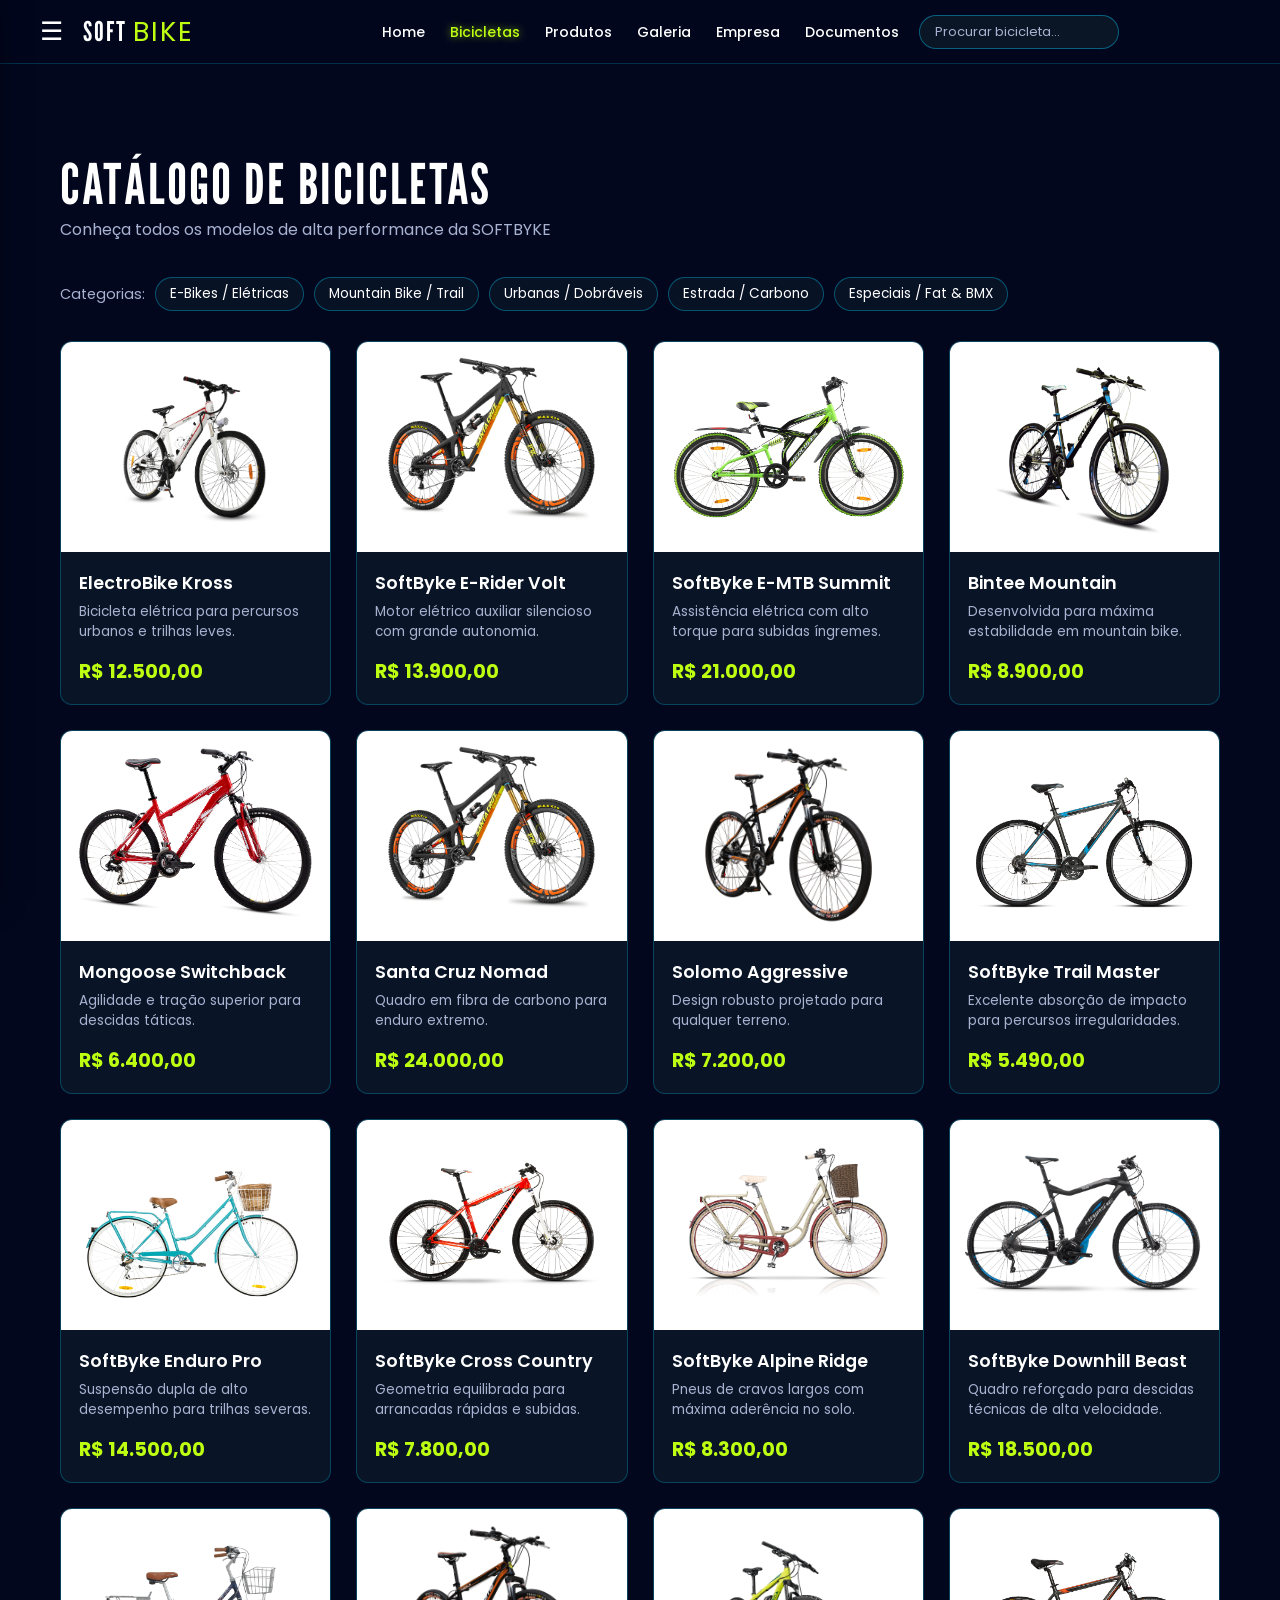
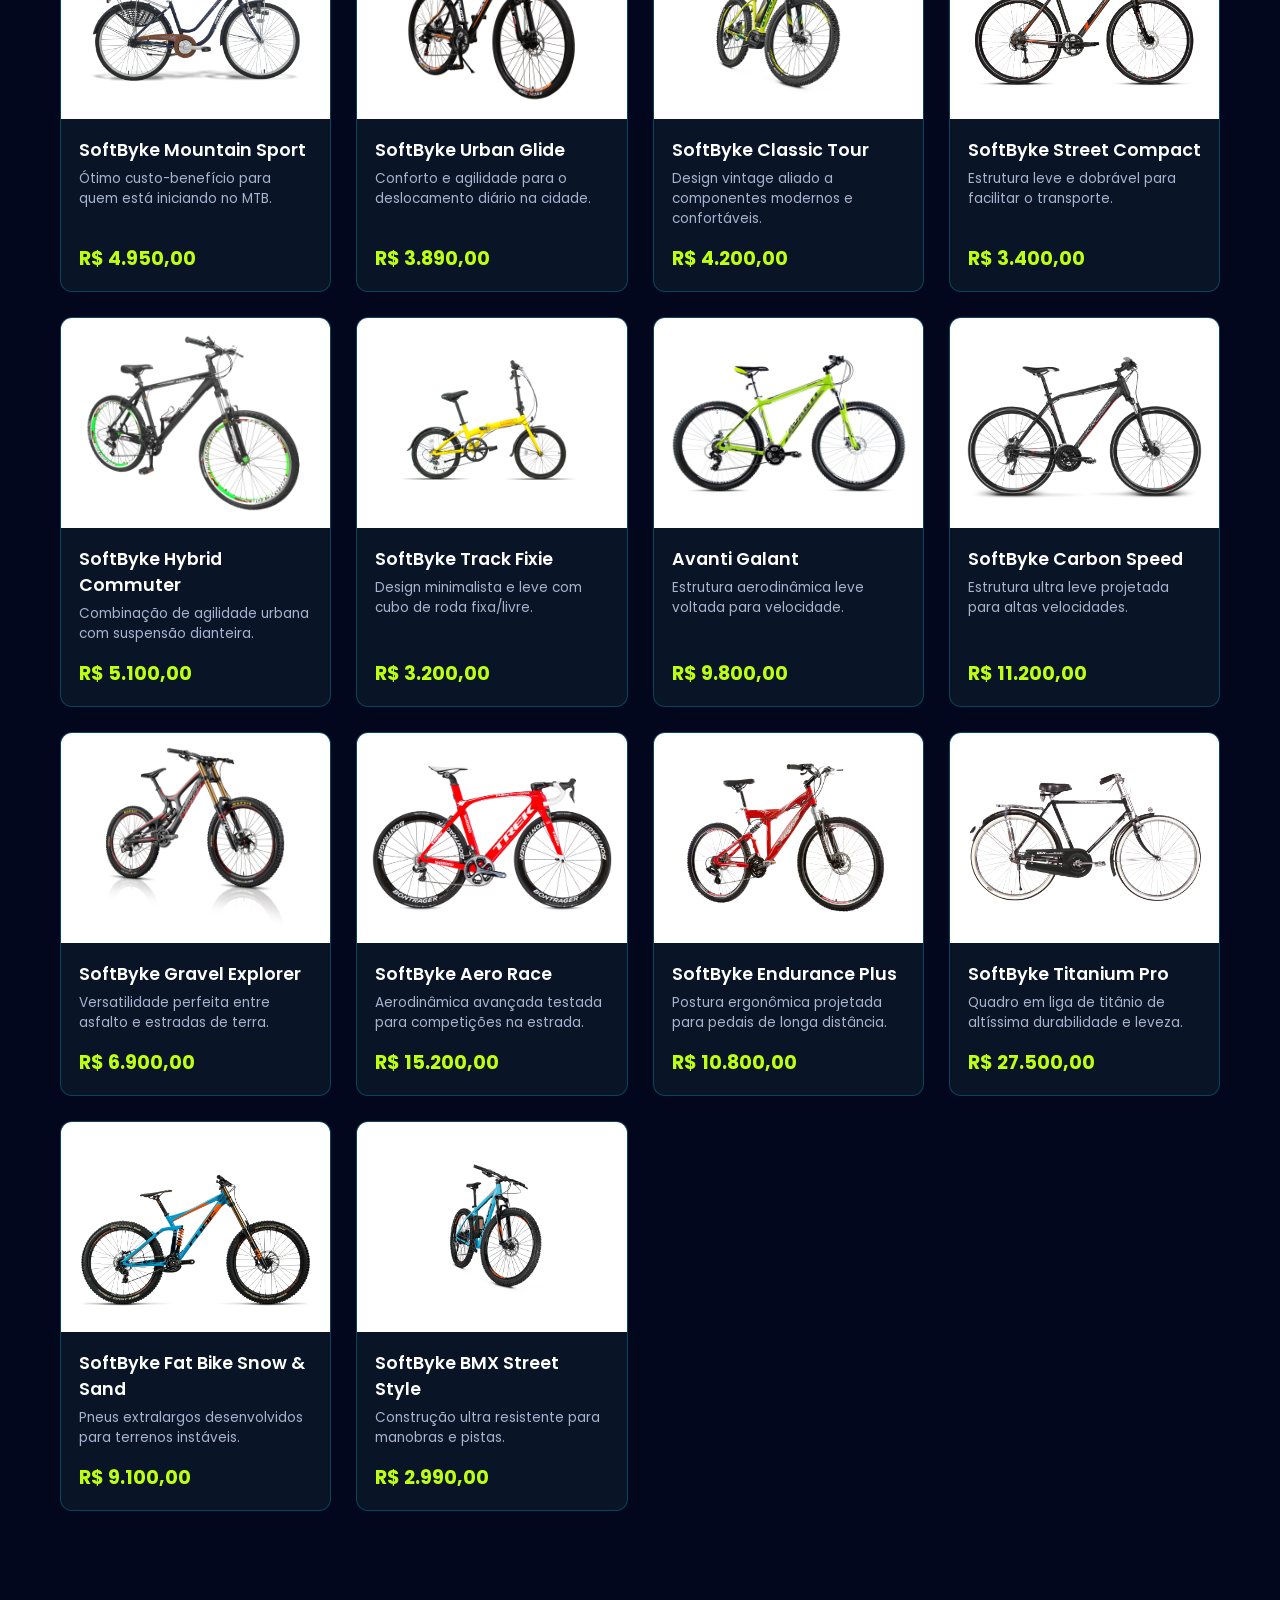
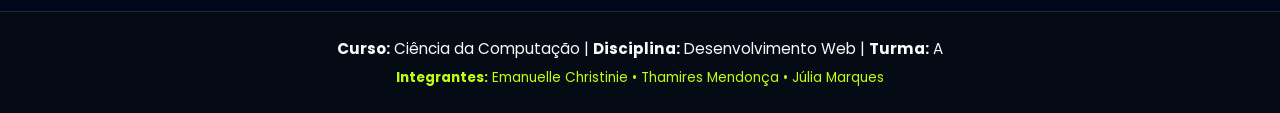
==== commit 28ed01c0: "Atualiza páginas e imagens" ====
--- a/bicicletas.html
+++ b/bicicletas.html
@@ -27,7 +27,6 @@
                 <li><a href="galeria.html">Galeria</a></li>
                 <li><a href="empresa.html">Empresa</a></li>
                 <li><a href="documentos.html">Documentos</a></li>
-                <li><a href="artigos.html">Artigos</a></li>
             </ul>
         </nav>
 
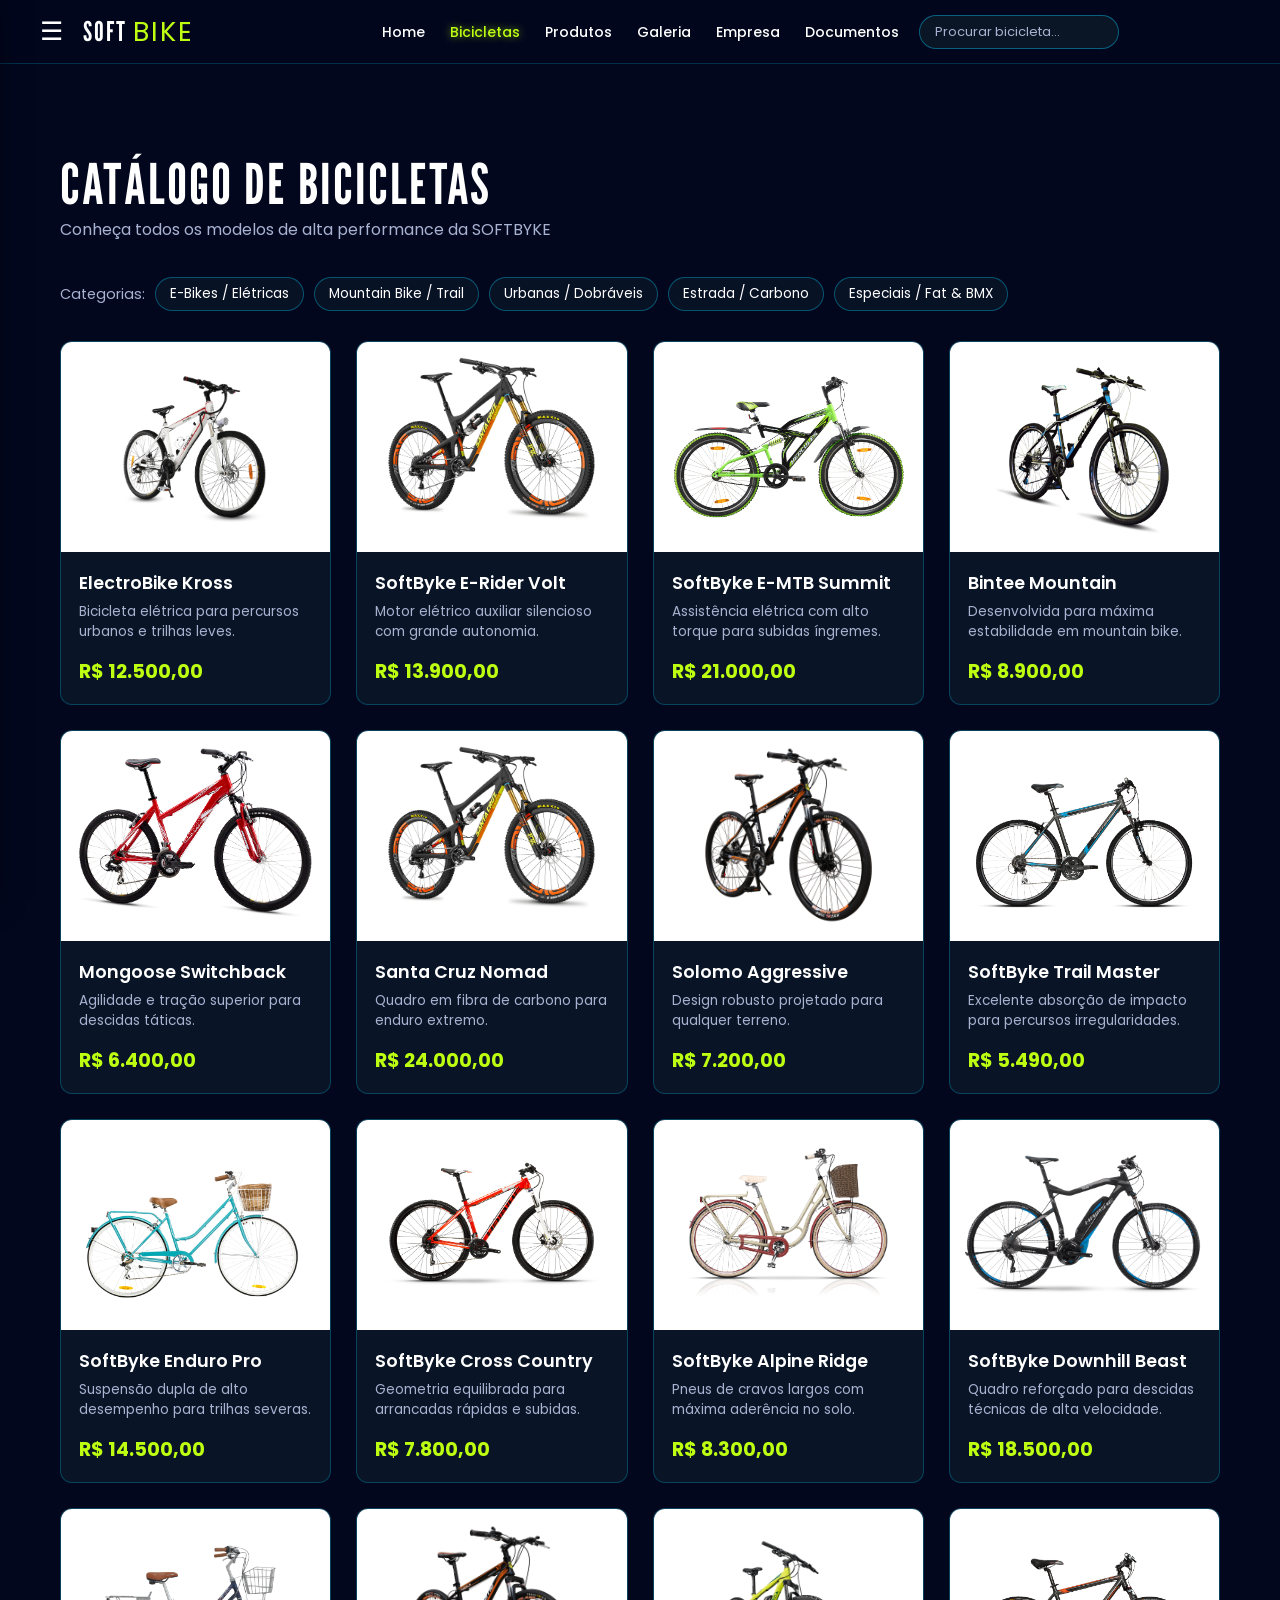
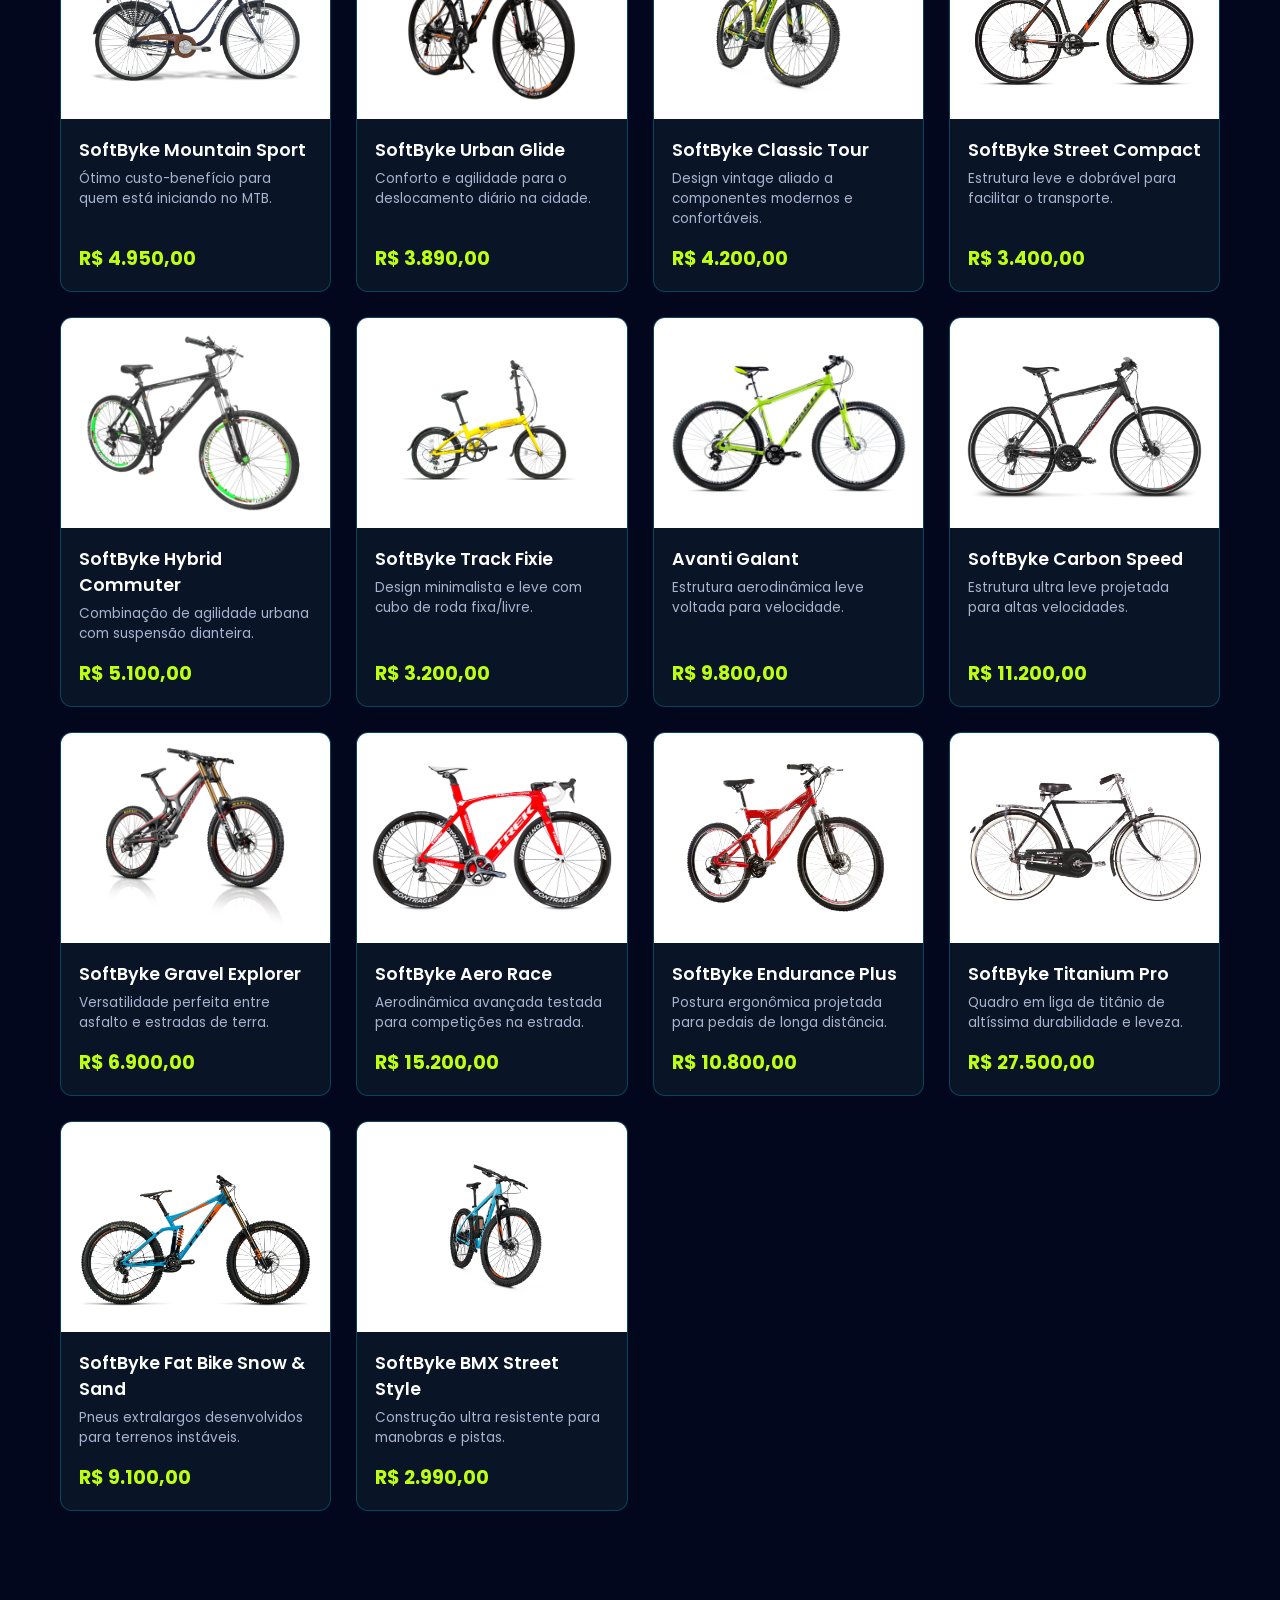
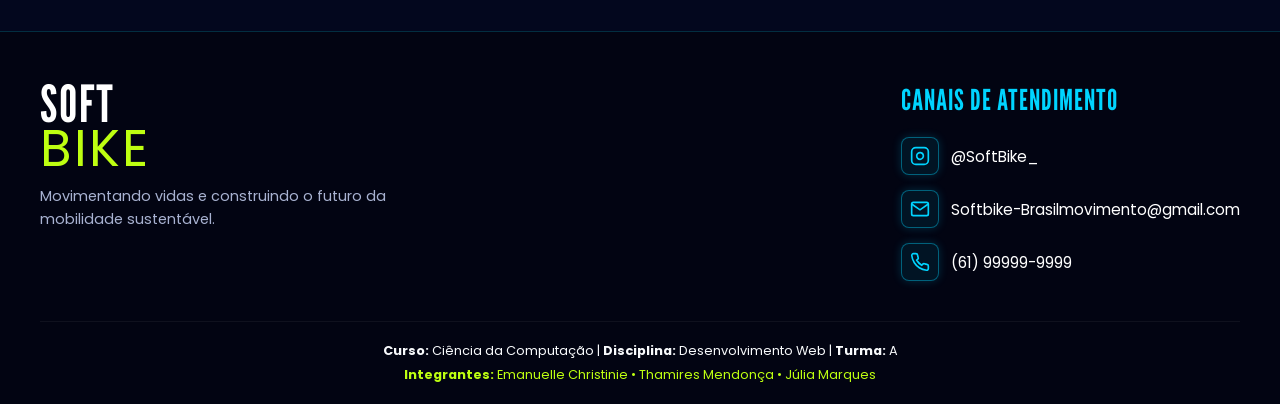
==== commit f6b1904e: "Versão FULL final - correção logo, layout de produtos e empresa; correção dos Wireframes" ====
--- a/bicicletas.html
+++ b/bicicletas.html
@@ -45,7 +45,6 @@
             <li><a href="produtos.html">PRODUTOS</a></li>
             <li><a href="galeria.html">GALERIA</a></li>
             <li><a href="documentos.html">DOCUMENTOS</a></li>
-            <li><a href="artigos.html">ARTIGOS</a></li>
         </ul>
     </div>
     <div class="drawer-overlay" id="drawerOverlay"></div>
@@ -306,18 +305,54 @@
         </div>
     </main>
 
-    <footer
-        style="background-color: #050b14; border-top: 1px solid #1e293b; padding: 25px 20px; text-align: center; color: #94a3b8; font-family: 'Poppins', sans-serif; margin-top: 40px;">
-        <div style="max-width: 1200px; margin: 0 auto;">
-            <p style="font-size: 0.95rem; margin-bottom: 8px; color: #f8fafc;">
-                <strong>Curso:</strong> Ciência da Computação | <strong>Disciplina:</strong> Desenvolvimento Web |
-                <strong>Turma:</strong> A
-            </p>
-            <p style="font-size: 0.85rem; color: #beff11; margin: 0;">
-                <strong>Integrantes:</strong> Emanuelle Christinie • Thamires Mendonça • Júlia Marques
-            </p>
-        </div>
-    </footer>
+    <footer class="main-footer">
+    <div class="footer-container">
+        <div class="footer-brand">
+            <span class="footer-logo-stacked">SOFT<br><em>BIKE</em></span>
+            <p>Movimentando vidas e construindo o futuro da mobilidade sustentável.</p>
+        </div>
+
+        <div class="footer-contacts">
+            <h4>Canais de Atendimento</h4>
+            <div class="contact-list">
+                <a href="https://instagram.com/SoftBike_" target="_blank" class="contact-item">
+                    <div class="icon-digital">
+                        <svg viewBox="0 0 24 24" fill="none" stroke="currentColor" stroke-width="2">
+                            <rect x="2" y="2" width="20" height="20" rx="5" ry="5"></rect>
+                            <path d="M16 11.37A4 4 0 1 1 12.63 8 4 4 0 0 1 16 11.37z"></path>
+                            <line x1="17.5" y1="6.5" x2="17.51" y2="6.5"></line>
+                        </svg>
+                    </div>
+                    <span>@SoftBike_</span>
+                </a>
+
+                <a href="mailto:Softbike-Brasilmovimento@gmail.com" class="contact-item">
+                    <div class="icon-digital">
+                        <svg viewBox="0 0 24 24" fill="none" stroke="currentColor" stroke-width="2">
+                            <path d="M4 4h16c1.1 0 2 .9 2 2v12c0 1.1-.9 2-2 2H4c-1.1 0-2-.9-2-2V6c0-1.1.9-2 2-2z"></path>
+                            <polyline points="22,6 12,13 2,6"></polyline>
+                        </svg>
+                    </div>
+                    <span>Softbike-Brasilmovimento@gmail.com</span>
+                </a>
+
+                <a href="tel:61999999999" class="contact-item">
+                    <div class="icon-digital">
+                        <svg viewBox="0 0 24 24" fill="none" stroke="currentColor" stroke-width="2">
+                            <path d="M22 16.92v3a2 2 0 0 1-2.18 2 19.79 19.79 0 0 1-8.63-3.07 19.5 19.5 0 0 1-6-6 19.79 19.79 0 0 1-3.07-8.67A2 2 0 0 1 4.11 2h3a2 2 0 0 1 2 1.72 12.84 12.84 0 0 0 .7 2.81 2 2 0 0 1-.45 2.11L8.09 9.91a16 16 0 0 0 6 6l1.27-1.27a2 2 0 0 1 2.11-.45 12.84 12.84 0 0 0 2.81.7A2 2 0 0 1 22 16.92z"></path>
+                        </svg>
+                    </div>
+                    <span>(61) 99999-9999</span>
+                </a>
+            </div>
+        </div>
+    </div>
+
+    <div class="footer-bottom">
+        <p style="color:#f8fafc; margin-bottom:6px;"><strong>Curso:</strong> Ciência da Computação | <strong>Disciplina:</strong> Desenvolvimento Web | <strong>Turma:</strong> A</p>
+        <p style="color:#beff11;"><strong>Integrantes:</strong> Emanuelle Christinie • Thamires Mendonça • Júlia Marques</p>
+    </div>
+</footer>
 
     <script src="scripts.js"></script>
 </body>
--- a/styles.css
+++ b/styles.css
@@ -892,6 +892,22 @@
     margin-bottom: 20px;
 }
 
+.footer-logo-stacked {
+    display: inline-block;
+    font-family: 'League Gothic', sans-serif;
+    font-size: 3.2rem;
+    line-height: 0.85;
+    letter-spacing: 2px;
+    color: #ffffff;
+    text-transform: uppercase;
+    margin-bottom: 15px;
+}
+
+.footer-logo-stacked em {
+    font-style: normal;
+    color: #beff11;
+}
+
 .contact-list {
     display: flex;
     flex-direction: column;
@@ -1367,7 +1383,7 @@
 .modal-benefits li { display: flex; gap: 10px; }
 .modal-benefits strong { color: #00d4ff; font-weight: 600; }
  
-/* --------- FOCO VISÍVEL E MOVIMENTO REDUZIDO --------- */
+/* --------- FOCO VISÍVEL --------- */
 .modal-content :focus-visible,
 .categoria-sumario a:focus-visible {
     outline: 2px solid #beff11;
@@ -1427,7 +1443,7 @@
 
 /* --------------------------------------------------------------------------
    1. Header em 3 colunas: o menu fica sempre no centro exato da tela,
-   independente do que existe à esquerda ou à direita.
+   falta ajusta emanuelleeee
    -------------------------------------------------------------------------- */
 header {
     display: grid;
